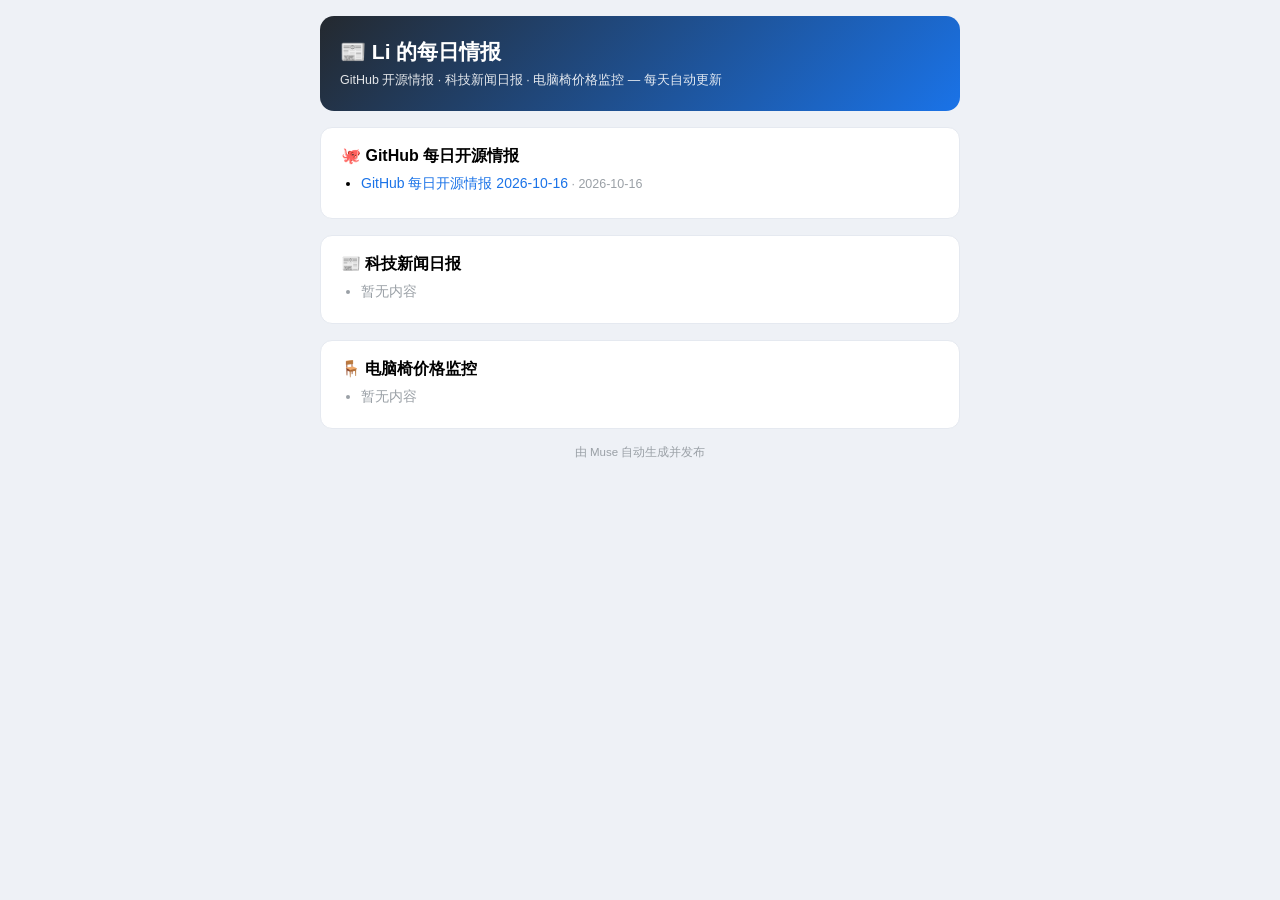
==== docs/index.html @ 86db3b12 "update index" ====
<!DOCTYPE html><html><head><meta charset="utf-8">
<meta name="viewport" content="width=device-width,initial-scale=1">
<title>Li 的每日情报</title></head>
<body style="font-family:-apple-system,'PingFang SC','Hiragino Sans GB','Microsoft YaHei','Noto Sans SC',sans-serif;margin:0;padding:16px 8px;background:#eef1f6;">
<div style="font-family:-apple-system,'PingFang SC','Hiragino Sans GB','Microsoft YaHei','Noto Sans SC',sans-serif;max-width:640px;margin:0 auto;">
<div style="background:#24292f;background:linear-gradient(135deg,#24292f 0%,#1a73e8 100%);border-radius:14px;padding:22px 20px;margin-bottom:16px;">
<div style="color:#ffffff;font-size:21px;font-weight:800;">📰 Li 的每日情报</div>
<div style="color:#ffffff;font-size:12.5px;opacity:0.88;margin-top:6px;">GitHub 开源情报 · 科技新闻日报 · 电脑椅价格监控 — 每天自动更新</div>
</div>
<div style="background:#ffffff;border:1px solid #e5e9f0;border-radius:12px;padding:18px 20px;margin:0 0 16px;"><div style="font-size:16px;font-weight:800;margin-bottom:8px;">🐙 GitHub 每日开源情报</div><ul style="margin:4px 0;padding-left:20px;font-size:14px;"><li style="margin:7px 0;"><a href="github/2026-10-16.html" style="color:#1a73e8;text-decoration:none;">GitHub 每日开源情报 2026-10-16</a><span style="color:#9aa0a6;font-size:12.5px;"> · 2026-10-16</span></li></ul></div><div style="background:#ffffff;border:1px solid #e5e9f0;border-radius:12px;padding:18px 20px;margin:0 0 16px;"><div style="font-size:16px;font-weight:800;margin-bottom:8px;">📰 科技新闻日报</div><ul style="margin:4px 0;padding-left:20px;font-size:14px;"><li style="color:#9aa0a6;">暂无内容</li></ul></div><div style="background:#ffffff;border:1px solid #e5e9f0;border-radius:12px;padding:18px 20px;margin:0 0 16px;"><div style="font-size:16px;font-weight:800;margin-bottom:8px;">🪑 电脑椅价格监控</div><ul style="margin:4px 0;padding-left:20px;font-size:14px;"><li style="color:#9aa0a6;">暂无内容</li></ul></div>
<div style="text-align:center;font-size:11.5px;color:#9aa0a6;margin-top:14px;">由 Muse 自动生成并发布</div>
</div></body></html>
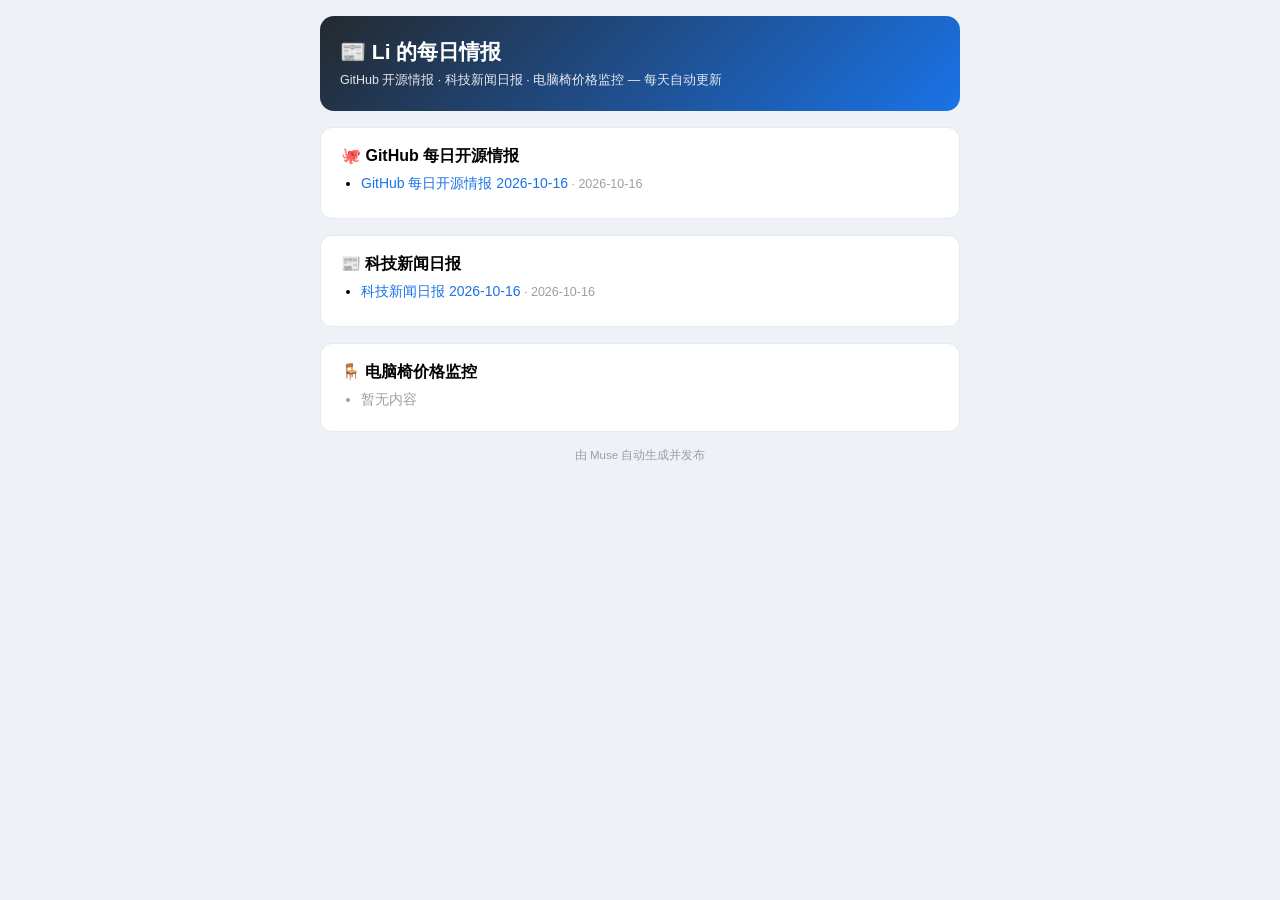
==== commit b3e0f13e: "update index" ====
--- a/docs/index.html
+++ b/docs/index.html
@@ -7,6 +7,6 @@
 <div style="color:#ffffff;font-size:21px;font-weight:800;">📰 Li 的每日情报</div>
 <div style="color:#ffffff;font-size:12.5px;opacity:0.88;margin-top:6px;">GitHub 开源情报 · 科技新闻日报 · 电脑椅价格监控 — 每天自动更新</div>
 </div>
-<div style="background:#ffffff;border:1px solid #e5e9f0;border-radius:12px;padding:18px 20px;margin:0 0 16px;"><div style="font-size:16px;font-weight:800;margin-bottom:8px;">🐙 GitHub 每日开源情报</div><ul style="margin:4px 0;padding-left:20px;font-size:14px;"><li style="margin:7px 0;"><a href="github/2026-10-16.html" style="color:#1a73e8;text-decoration:none;">GitHub 每日开源情报 2026-10-16</a><span style="color:#9aa0a6;font-size:12.5px;"> · 2026-10-16</span></li></ul></div><div style="background:#ffffff;border:1px solid #e5e9f0;border-radius:12px;padding:18px 20px;margin:0 0 16px;"><div style="font-size:16px;font-weight:800;margin-bottom:8px;">📰 科技新闻日报</div><ul style="margin:4px 0;padding-left:20px;font-size:14px;"><li style="color:#9aa0a6;">暂无内容</li></ul></div><div style="background:#ffffff;border:1px solid #e5e9f0;border-radius:12px;padding:18px 20px;margin:0 0 16px;"><div style="font-size:16px;font-weight:800;margin-bottom:8px;">🪑 电脑椅价格监控</div><ul style="margin:4px 0;padding-left:20px;font-size:14px;"><li style="color:#9aa0a6;">暂无内容</li></ul></div>
+<div style="background:#ffffff;border:1px solid #e5e9f0;border-radius:12px;padding:18px 20px;margin:0 0 16px;"><div style="font-size:16px;font-weight:800;margin-bottom:8px;">🐙 GitHub 每日开源情报</div><ul style="margin:4px 0;padding-left:20px;font-size:14px;"><li style="margin:7px 0;"><a href="github/2026-10-16.html" style="color:#1a73e8;text-decoration:none;">GitHub 每日开源情报 2026-10-16</a><span style="color:#9aa0a6;font-size:12.5px;"> · 2026-10-16</span></li></ul></div><div style="background:#ffffff;border:1px solid #e5e9f0;border-radius:12px;padding:18px 20px;margin:0 0 16px;"><div style="font-size:16px;font-weight:800;margin-bottom:8px;">📰 科技新闻日报</div><ul style="margin:4px 0;padding-left:20px;font-size:14px;"><li style="margin:7px 0;"><a href="tech-news/2026-10-16.html" style="color:#1a73e8;text-decoration:none;">科技新闻日报 2026-10-16</a><span style="color:#9aa0a6;font-size:12.5px;"> · 2026-10-16</span></li></ul></div><div style="background:#ffffff;border:1px solid #e5e9f0;border-radius:12px;padding:18px 20px;margin:0 0 16px;"><div style="font-size:16px;font-weight:800;margin-bottom:8px;">🪑 电脑椅价格监控</div><ul style="margin:4px 0;padding-left:20px;font-size:14px;"><li style="color:#9aa0a6;">暂无内容</li></ul></div>
 <div style="text-align:center;font-size:11.5px;color:#9aa0a6;margin-top:14px;">由 Muse 自动生成并发布</div>
 </div></body></html>
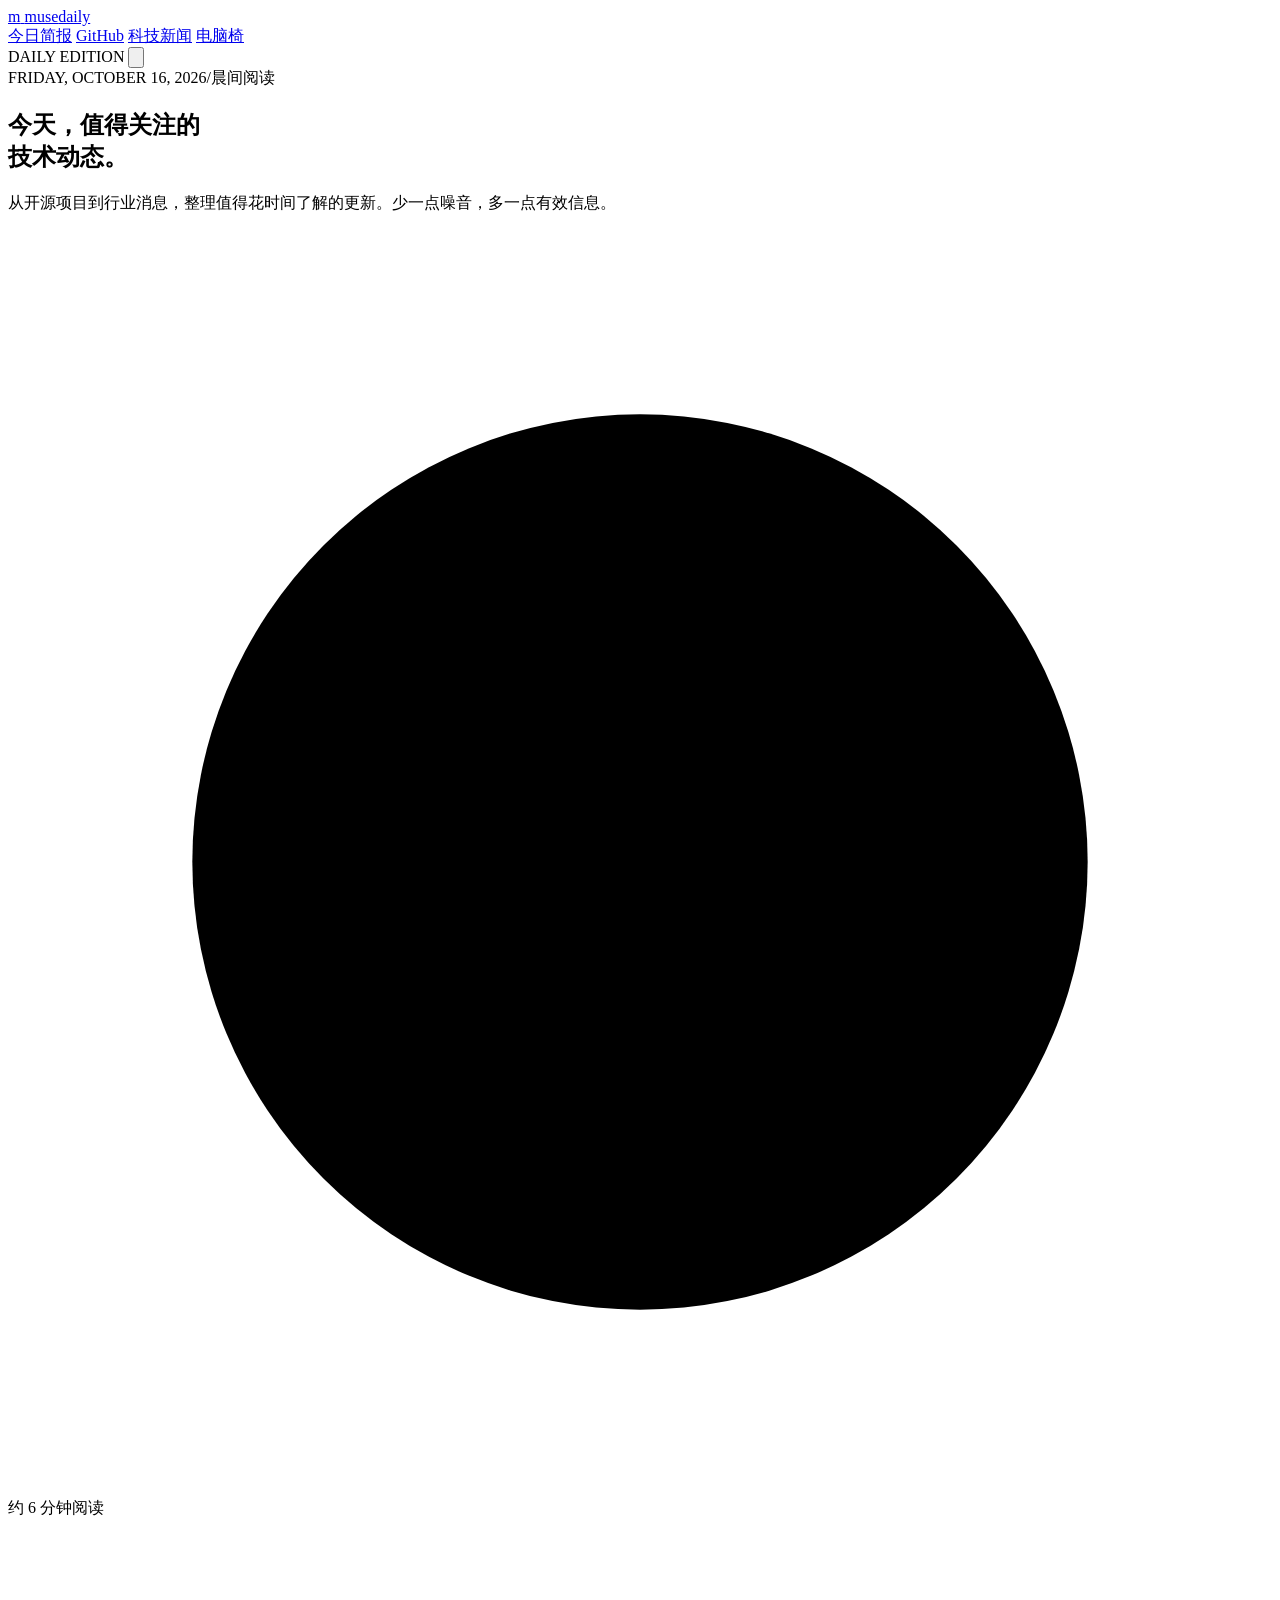
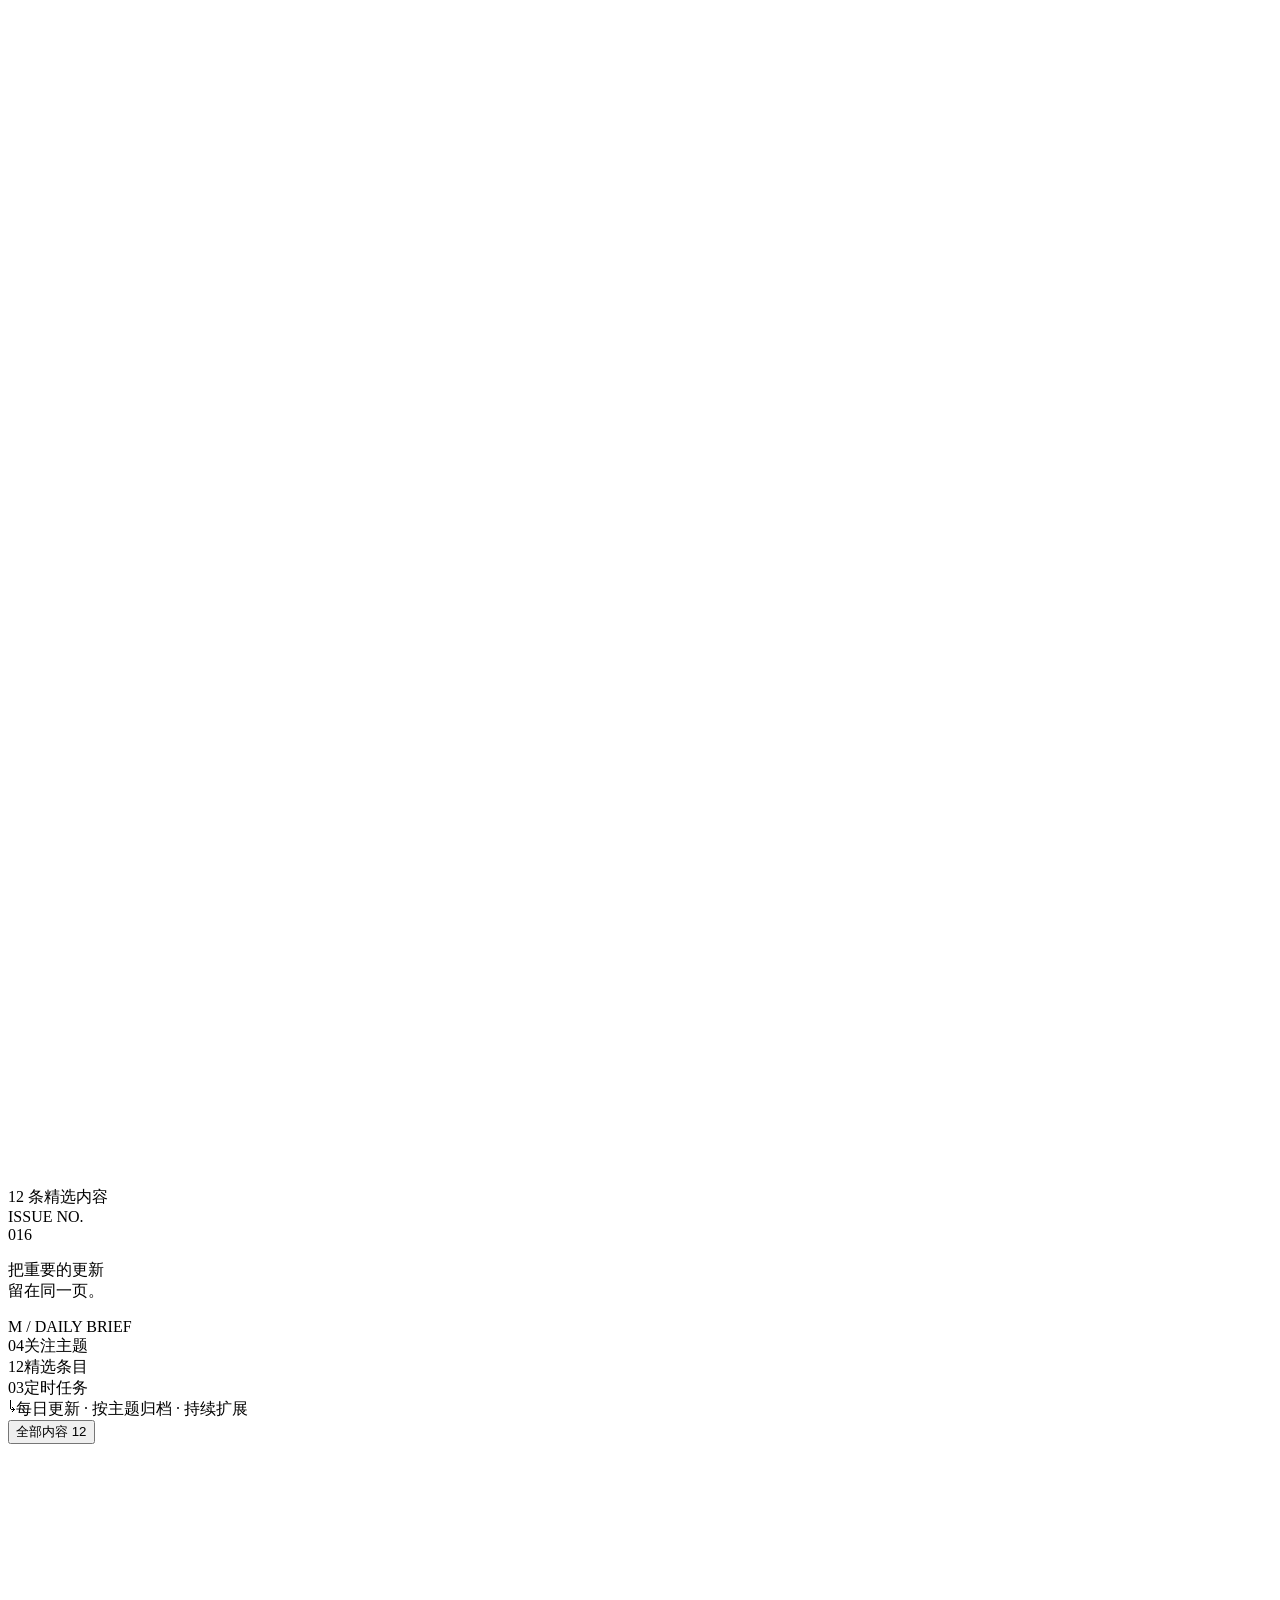
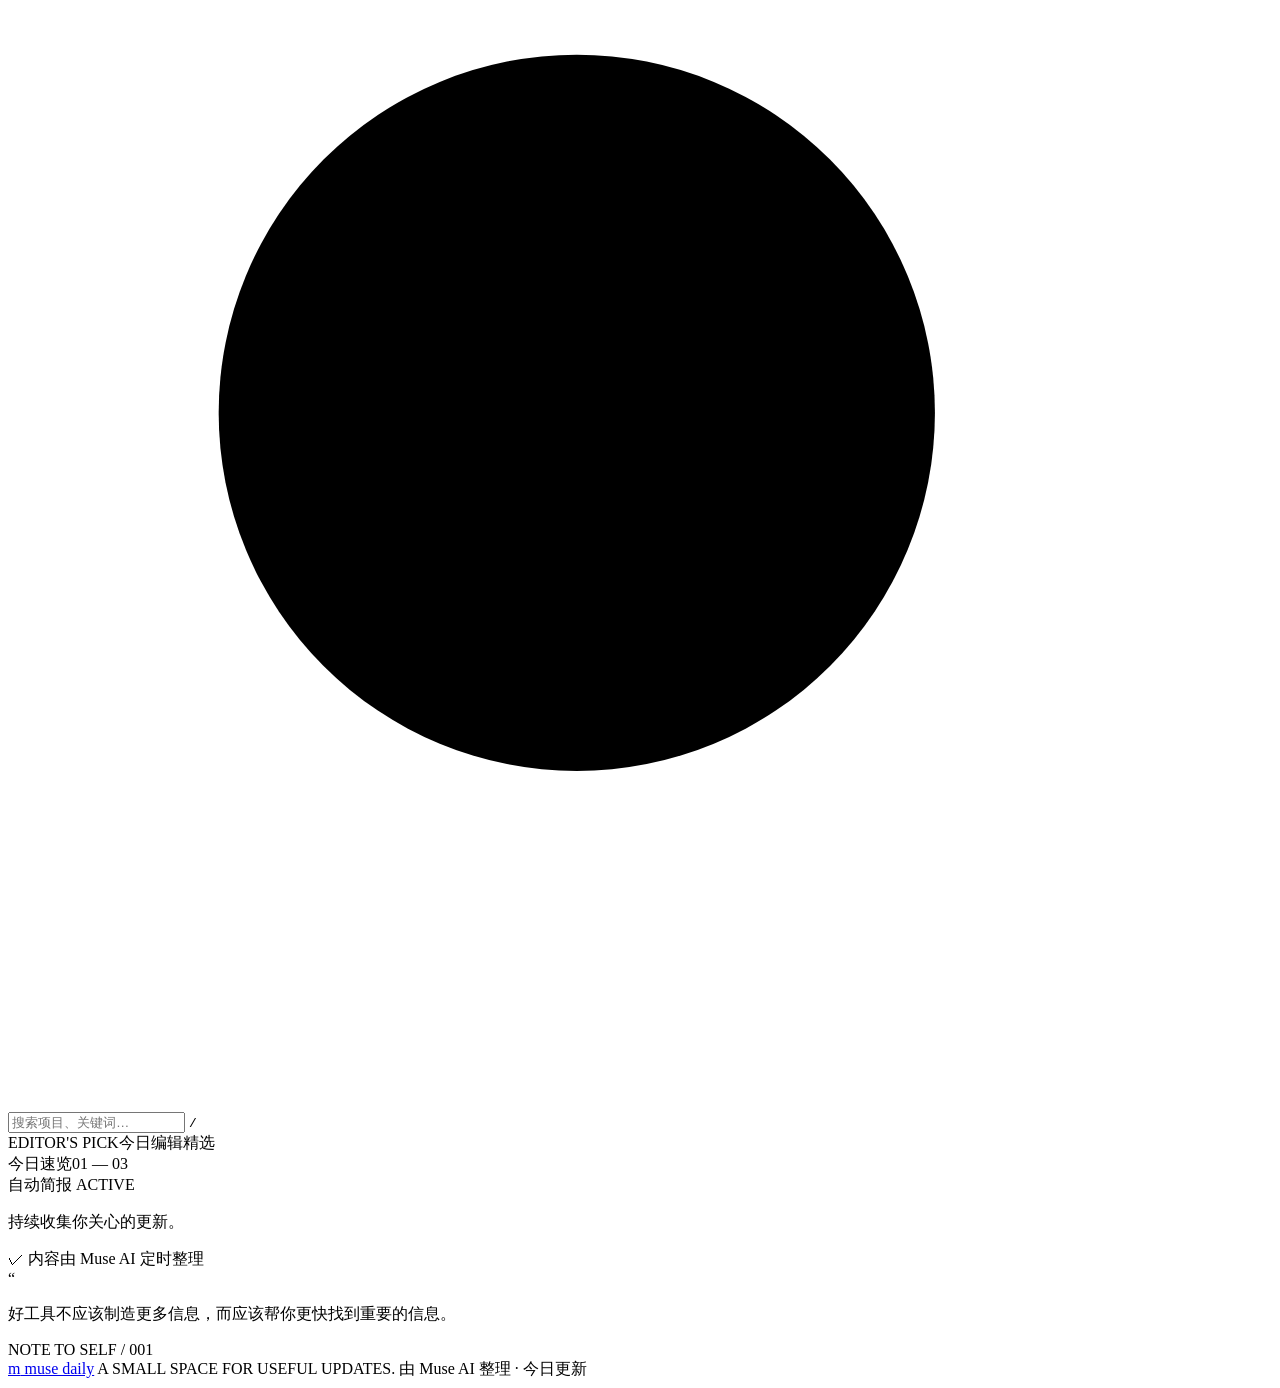
==== commit d7c629c4: "site template: docs/index.html" ====
--- a/docs/index.html
+++ b/docs/index.html
@@ -1,12 +1,116 @@
-<!DOCTYPE html><html><head><meta charset="utf-8">
-<meta name="viewport" content="width=device-width,initial-scale=1">
-<title>Li 的每日情报</title></head>
-<body style="font-family:-apple-system,'PingFang SC','Hiragino Sans GB','Microsoft YaHei','Noto Sans SC',sans-serif;margin:0;padding:16px 8px;background:#eef1f6;">
-<div style="font-family:-apple-system,'PingFang SC','Hiragino Sans GB','Microsoft YaHei','Noto Sans SC',sans-serif;max-width:640px;margin:0 auto;">
-<div style="background:#24292f;background:linear-gradient(135deg,#24292f 0%,#1a73e8 100%);border-radius:14px;padding:22px 20px;margin-bottom:16px;">
-<div style="color:#ffffff;font-size:21px;font-weight:800;">📰 Li 的每日情报</div>
-<div style="color:#ffffff;font-size:12.5px;opacity:0.88;margin-top:6px;">GitHub 开源情报 · 科技新闻日报 · 电脑椅价格监控 — 每天自动更新</div>
-</div>
-<div style="background:#ffffff;border:1px solid #e5e9f0;border-radius:12px;padding:18px 20px;margin:0 0 16px;"><div style="font-size:16px;font-weight:800;margin-bottom:8px;">🐙 GitHub 每日开源情报</div><ul style="margin:4px 0;padding-left:20px;font-size:14px;"><li style="margin:7px 0;"><a href="github/2026-10-16.html" style="color:#1a73e8;text-decoration:none;">GitHub 每日开源情报 2026-10-16</a><span style="color:#9aa0a6;font-size:12.5px;"> · 2026-10-16</span></li></ul></div><div style="background:#ffffff;border:1px solid #e5e9f0;border-radius:12px;padding:18px 20px;margin:0 0 16px;"><div style="font-size:16px;font-weight:800;margin-bottom:8px;">📰 科技新闻日报</div><ul style="margin:4px 0;padding-left:20px;font-size:14px;"><li style="margin:7px 0;"><a href="tech-news/2026-10-16.html" style="color:#1a73e8;text-decoration:none;">科技新闻日报 2026-10-16</a><span style="color:#9aa0a6;font-size:12.5px;"> · 2026-10-16</span></li></ul></div><div style="background:#ffffff;border:1px solid #e5e9f0;border-radius:12px;padding:18px 20px;margin:0 0 16px;"><div style="font-size:16px;font-weight:800;margin-bottom:8px;">🪑 电脑椅价格监控</div><ul style="margin:4px 0;padding-left:20px;font-size:14px;"><li style="color:#9aa0a6;">暂无内容</li></ul></div>
-<div style="text-align:center;font-size:11.5px;color:#9aa0a6;margin-top:14px;">由 Muse 自动生成并发布</div>
-</div></body></html>+<!doctype html>
+<html lang="zh-CN">
+<head>
+  <meta charset="utf-8" />
+  <meta name="viewport" content="width=device-width, initial-scale=1" />
+  <meta name="theme-color" content="#f6f7f3" />
+  <meta name="description" content="Muse Daily — 每天值得读的开源项目、科技新闻与工具动态。" />
+  <title>Muse Daily — 每日技术简报</title>
+  <link rel="stylesheet" href="./styles.css" />
+</head>
+<body>
+  <div class="site-shell">
+    <header class="topbar">
+      <a class="brand" href="#top" aria-label="Muse Daily 首页">
+        <span class="brand-mark" aria-hidden="true">m</span>
+        <span class="brand-name">muse<span>daily</span></span>
+      </a>
+      <nav class="top-nav" aria-label="主导航">
+        <a class="nav-link is-active" href="#today">今日简报</a>
+        <a class="nav-link" href="#github-hot">GitHub</a>
+        <a class="nav-link" href="#tech-ai">科技新闻</a>
+        <a class="nav-link" href="#chair">电脑椅</a>
+      </nav>
+      <div class="topbar-right">
+        <span class="edition-dot" aria-hidden="true"></span>
+        <span class="edition-label">DAILY EDITION</span>
+        <select id="archiveSelect" class="archive-select" aria-label="查看历史日报" title="查看历史日报" hidden></select>
+        <button class="icon-button" id="refreshButton" type="button" aria-label="重新载入日报" title="重新载入日报">
+          <svg viewBox="0 0 24 24" aria-hidden="true"><path d="M20 7v5h-5M4.8 9A7.5 7.5 0 0 1 18 6.5L20 12M4 17v-5h5M19.2 15A7.5 7.5 0 0 1 6 17.5L4 12"/></svg>
+        </button>
+      </div>
+    </header>
+
+    <main id="top">
+      <section class="hero" id="today">
+        <div class="hero-copy">
+          <div class="eyebrow"><span class="eyebrow-line"></span><span id="editionDate">FRIDAY, OCTOBER 16, 2026</span><span class="eyebrow-separator">/</span><span>晨间阅读</span></div>
+          <h1>今天，值得关注的<br class="desktop-break" />技术动态<span class="title-period">。</span></h1>
+          <p class="hero-description" id="dailyIntro">从开源项目到行业消息，整理值得花时间了解的更新。少一点噪音，多一点有效信息。</p>
+          <div class="hero-meta">
+            <span class="meta-item"><svg viewBox="0 0 24 24" aria-hidden="true"><circle cx="12" cy="12" r="8.5"/><path d="M12 7v5l3 2"/></svg><span id="readTime">约 6 分钟阅读</span></span>
+            <span class="meta-divider"></span>
+            <span class="meta-item"><svg viewBox="0 0 24 24" aria-hidden="true"><path d="M4 5.5h16M4 12h16M4 18.5h10"/></svg><span id="itemCount">12 条精选内容</span></span>
+          </div>
+        </div>
+        <div class="hero-aside" aria-label="本期信息">
+          <div class="issue-caption">ISSUE NO.</div>
+          <div class="issue-number" id="issueNumber">016</div>
+          <div class="issue-rule"></div>
+          <p>把重要的更新<br />留在同一页。</p>
+          <span class="issue-stamp">M / DAILY BRIEF</span>
+        </div>
+      </section>
+
+      <section class="metrics" aria-label="今日内容概览">
+        <div class="metric-cell"><span class="metric-number" id="metricTopics">04</span><span class="metric-label">关注主题</span></div>
+        <div class="metric-cell"><span class="metric-number" id="metricEntries">12</span><span class="metric-label">精选条目</span></div>
+        <div class="metric-cell"><span class="metric-number" id="metricTasks">03</span><span class="metric-label">定时任务</span></div>
+        <div class="metric-note"><span class="note-mark">↳</span><span id="metricNoteText">每日更新 · 按主题归档 · 持续扩展</span></div>
+      </section>
+
+      <section class="toolbar" aria-label="筛选日报">
+        <div class="filter-tabs" id="filterTabs" role="group" aria-label="按主题筛选">
+          <button class="filter-tab is-selected" data-filter="all" type="button">全部内容 <span class="tab-count" id="allCount">12</span></button>
+        </div>
+        <label class="search-box">
+          <svg viewBox="0 0 24 24" aria-hidden="true"><circle cx="10.8" cy="10.8" r="6.8"/><path d="m16 16 4.2 4.2"/></svg>
+          <input id="searchInput" type="search" placeholder="搜索项目、关键词…" autocomplete="off" aria-label="搜索项目和关键词" />
+          <kbd>/</kbd>
+        </label>
+      </section>
+
+      <div class="content-grid">
+        <div class="feed-column" id="feedColumn">
+          <section class="featured-section" id="featuredSection">
+            <div class="section-topline"><span class="section-kicker">EDITOR'S PICK</span><span class="section-side-note">今日编辑精选</span></div>
+            <article class="featured-card" id="featuredCard"></article>
+          </section>
+          <div id="sectionsContainer"></div>
+          <div class="empty-state" id="emptyState" hidden>
+            <div class="empty-symbol">⌕</div>
+            <h3>没有找到匹配内容</h3>
+            <p>换个关键词，或切换到其他主题试试。</p>
+            <button type="button" class="text-button" id="clearSearch">清除筛选 ↗</button>
+          </div>
+        </div>
+
+        <aside class="sidebar">
+          <section class="side-panel digest-panel">
+            <div class="side-heading"><span>今日速览</span><span class="side-heading-mark">01 — 03</span></div>
+            <div class="digest-list" id="digestList"></div>
+          </section>
+          <section class="side-panel schedule-panel">
+            <div class="side-heading"><span>自动简报</span><span class="live-label"><span></span> ACTIVE</span></div>
+            <p class="side-description">持续收集你关心的更新。</p>
+            <div id="taskList" class="task-list"></div>
+            <div class="side-footnote"><span class="tiny-check">✓</span> 内容由 Muse AI 定时整理</div>
+          </section>
+          <section class="quote-panel">
+            <div class="quote-mark">“</div>
+            <p>好工具不应该制造更多信息，而应该帮你更快找到重要的信息。</p>
+            <span>NOTE TO SELF / 001</span>
+          </section>
+        </aside>
+      </div>
+    </main>
+
+    <footer class="footer">
+      <a class="footer-brand" href="#top"><span class="footer-brand-mark">m</span> muse daily</a>
+      <span class="footer-center">A SMALL SPACE FOR USEFUL UPDATES.</span>
+      <span class="footer-right">由 Muse AI 整理 <span class="footer-dot">·</span> <span id="updatedAt">今日更新</span></span>
+    </footer>
+  </div>
+  <script src="./app.js"></script>
+</body>
+</html>
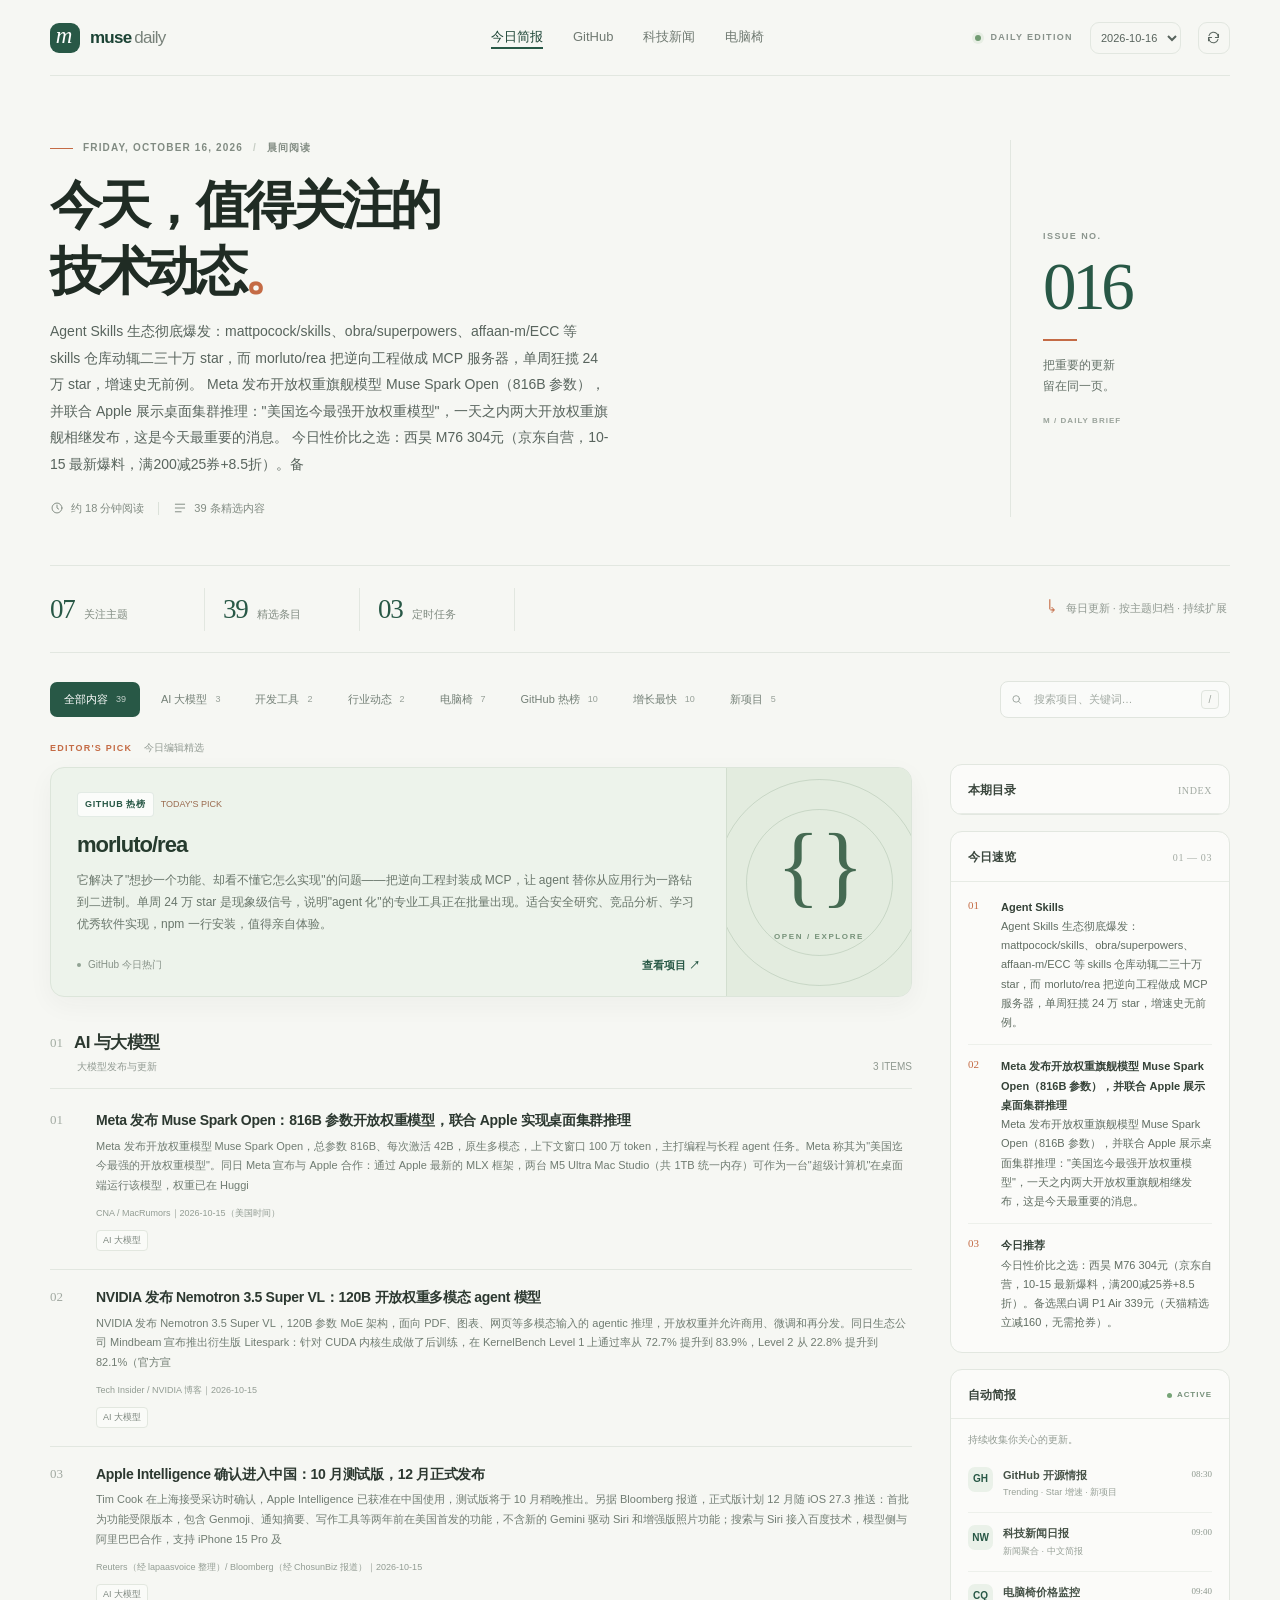
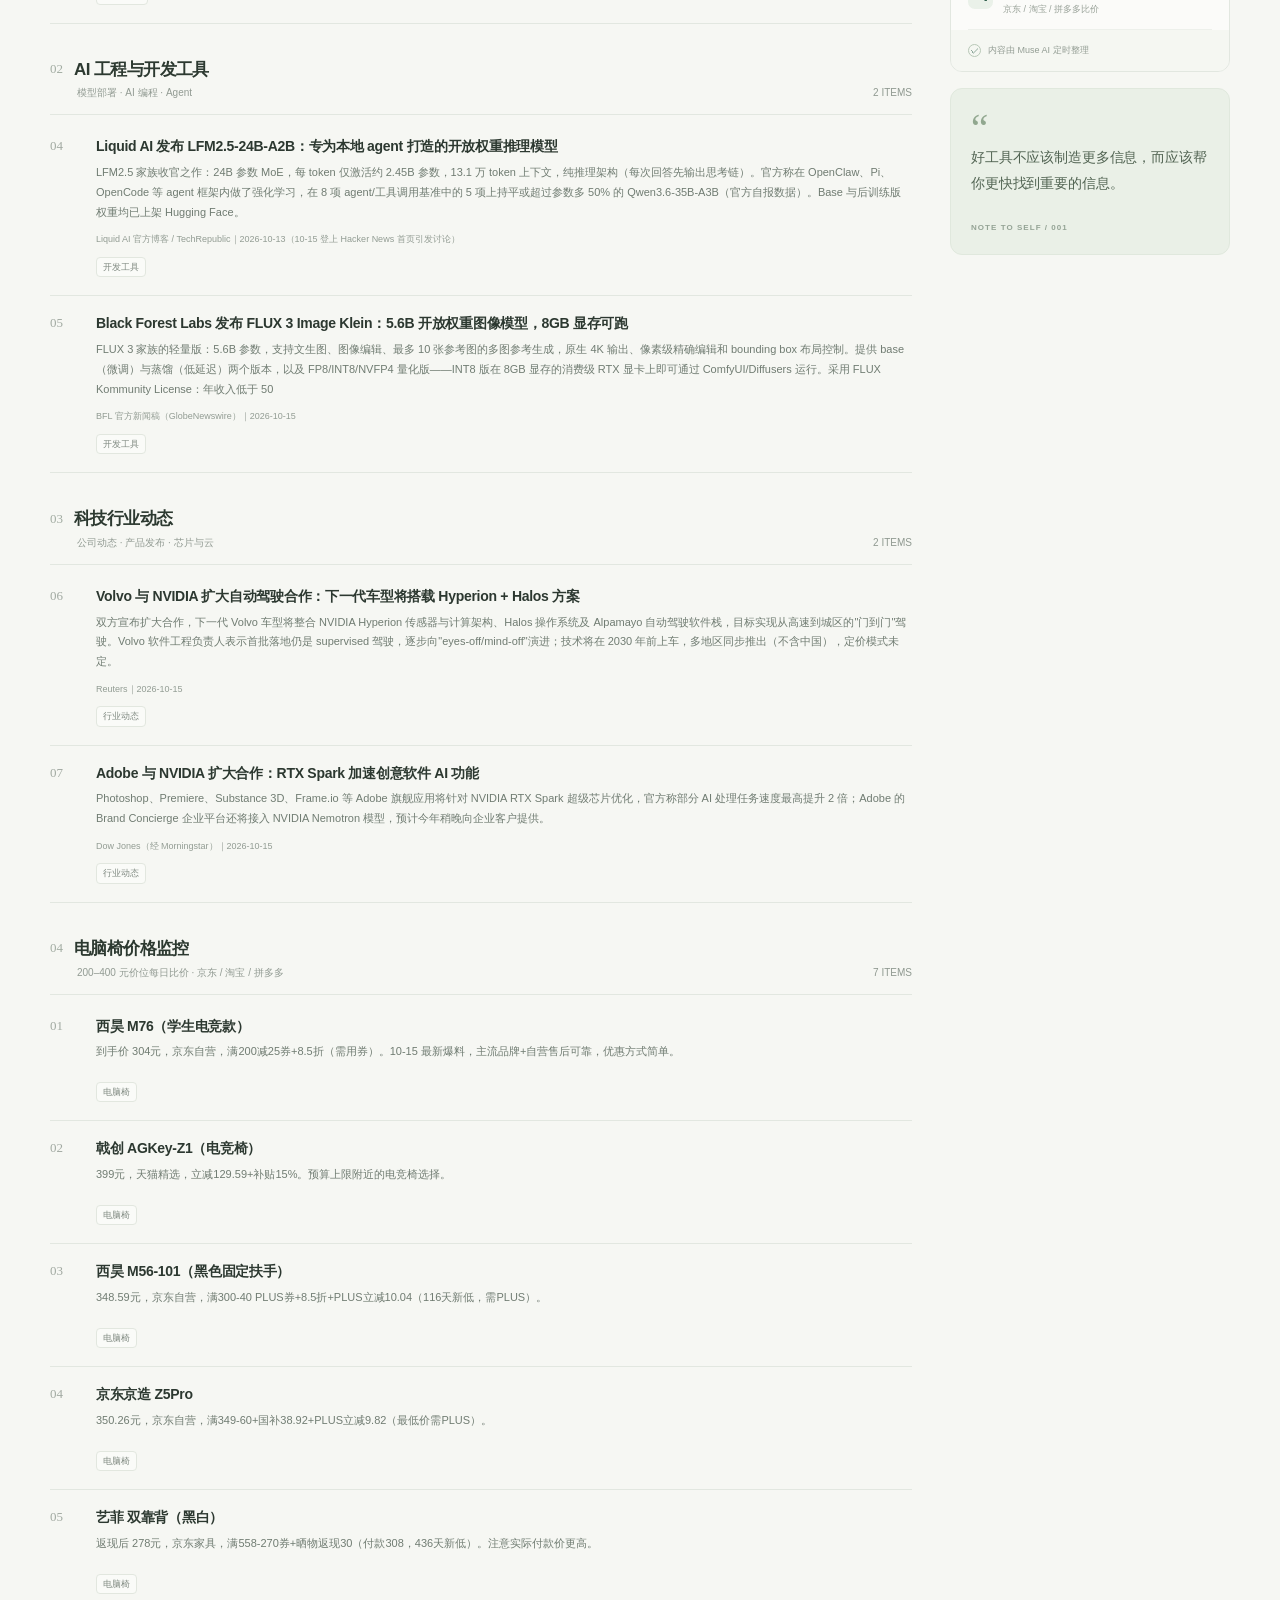
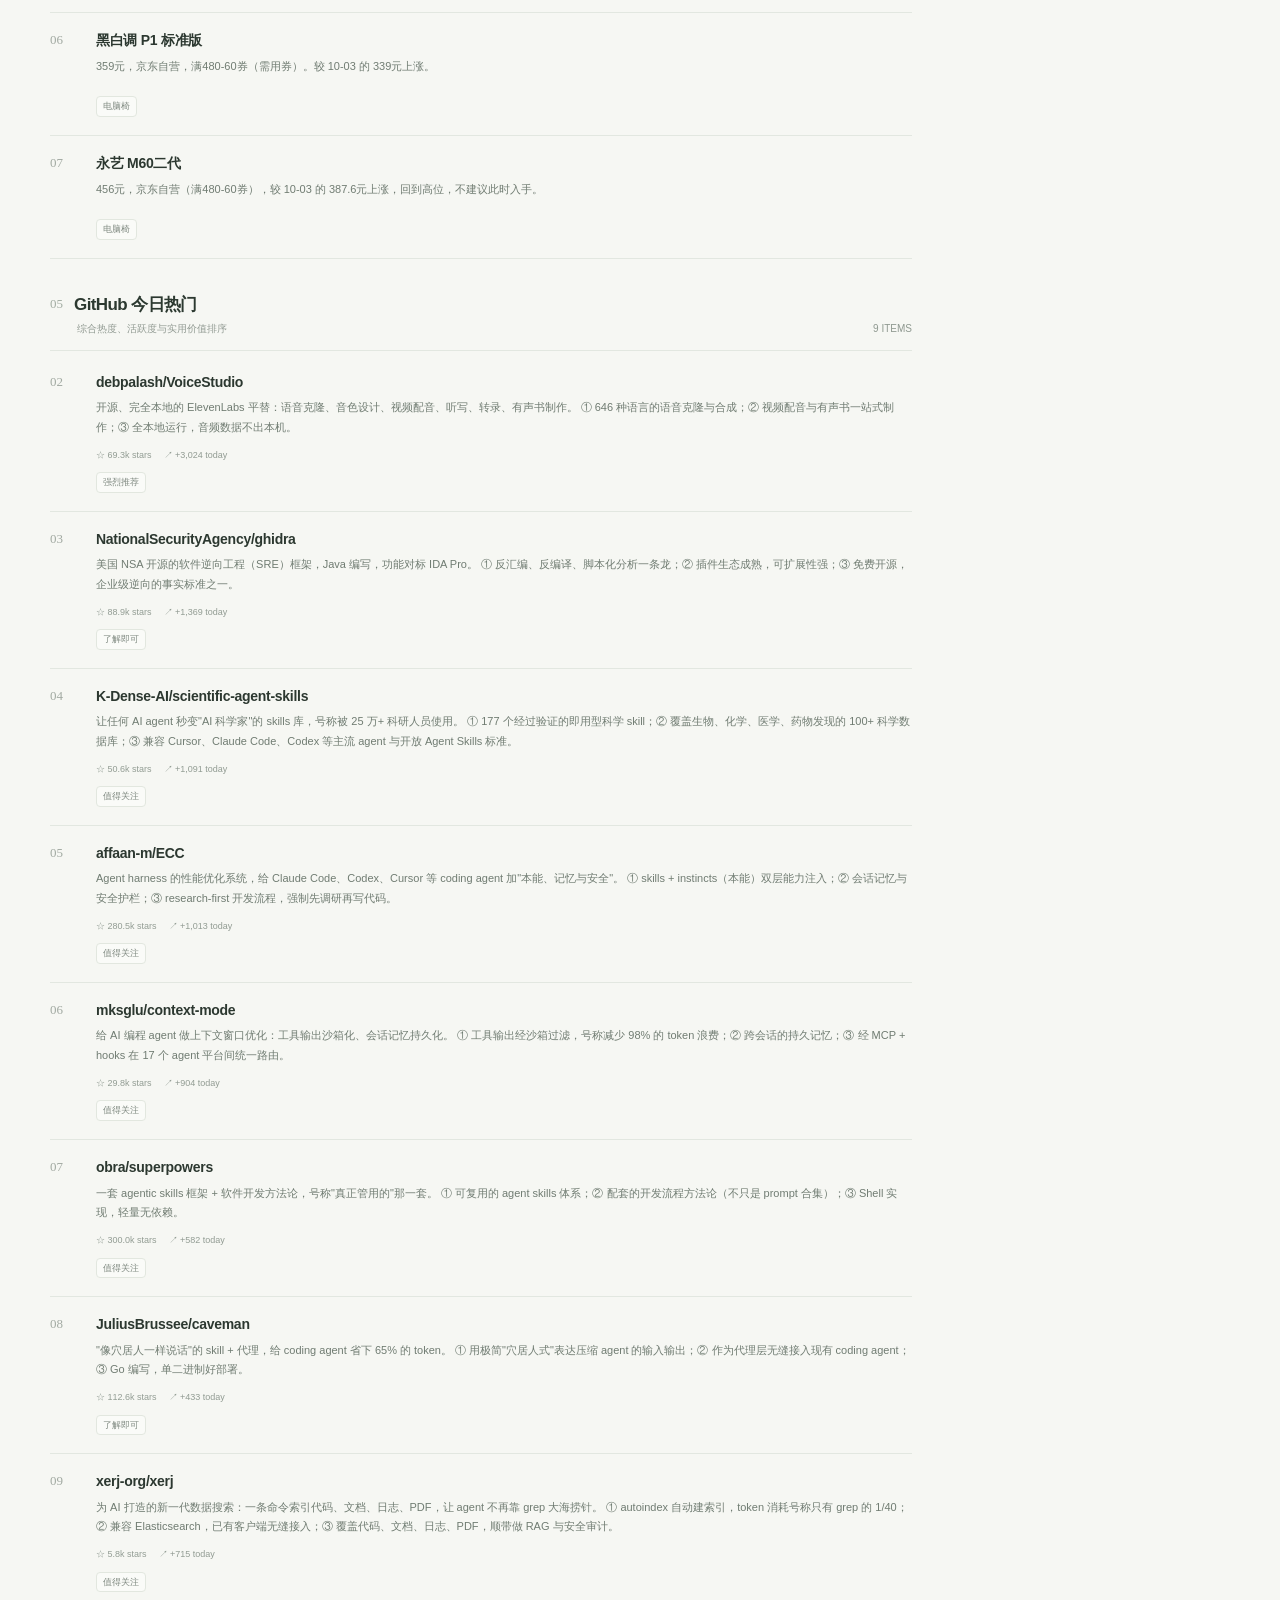
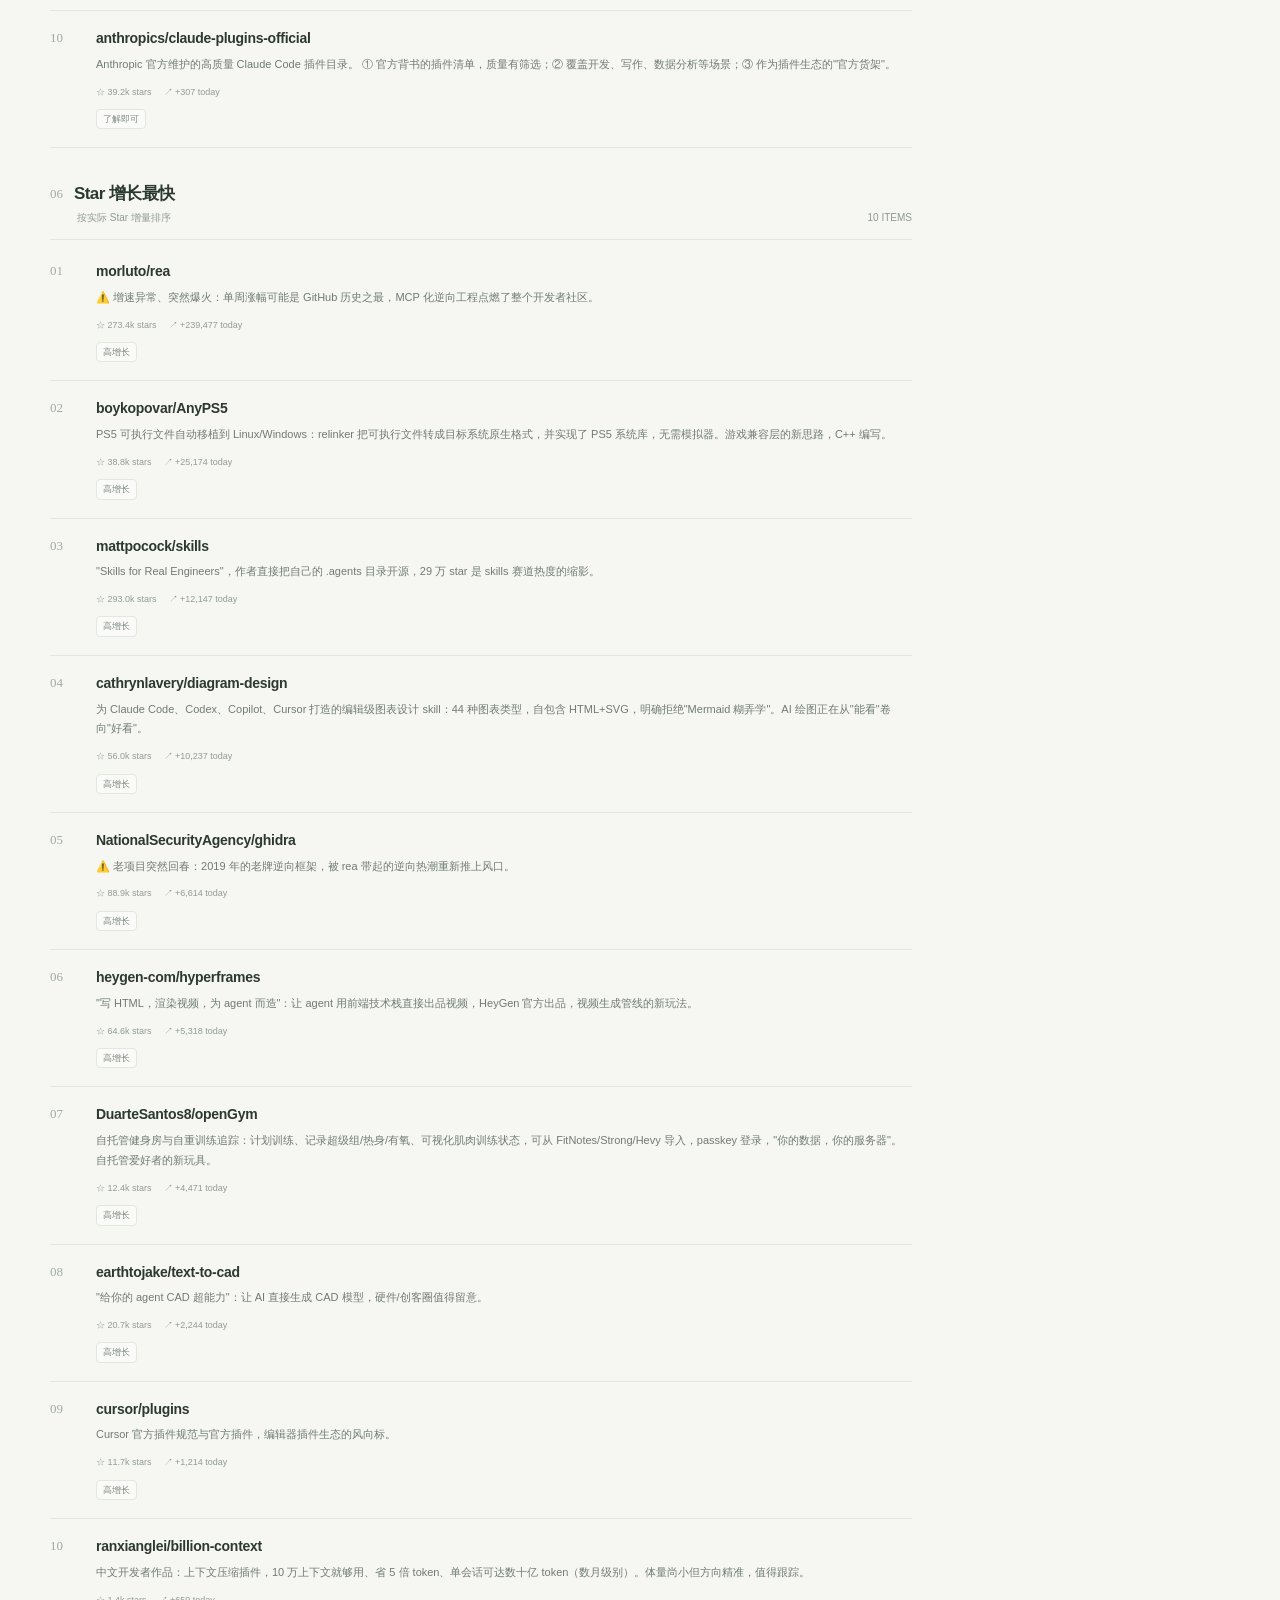
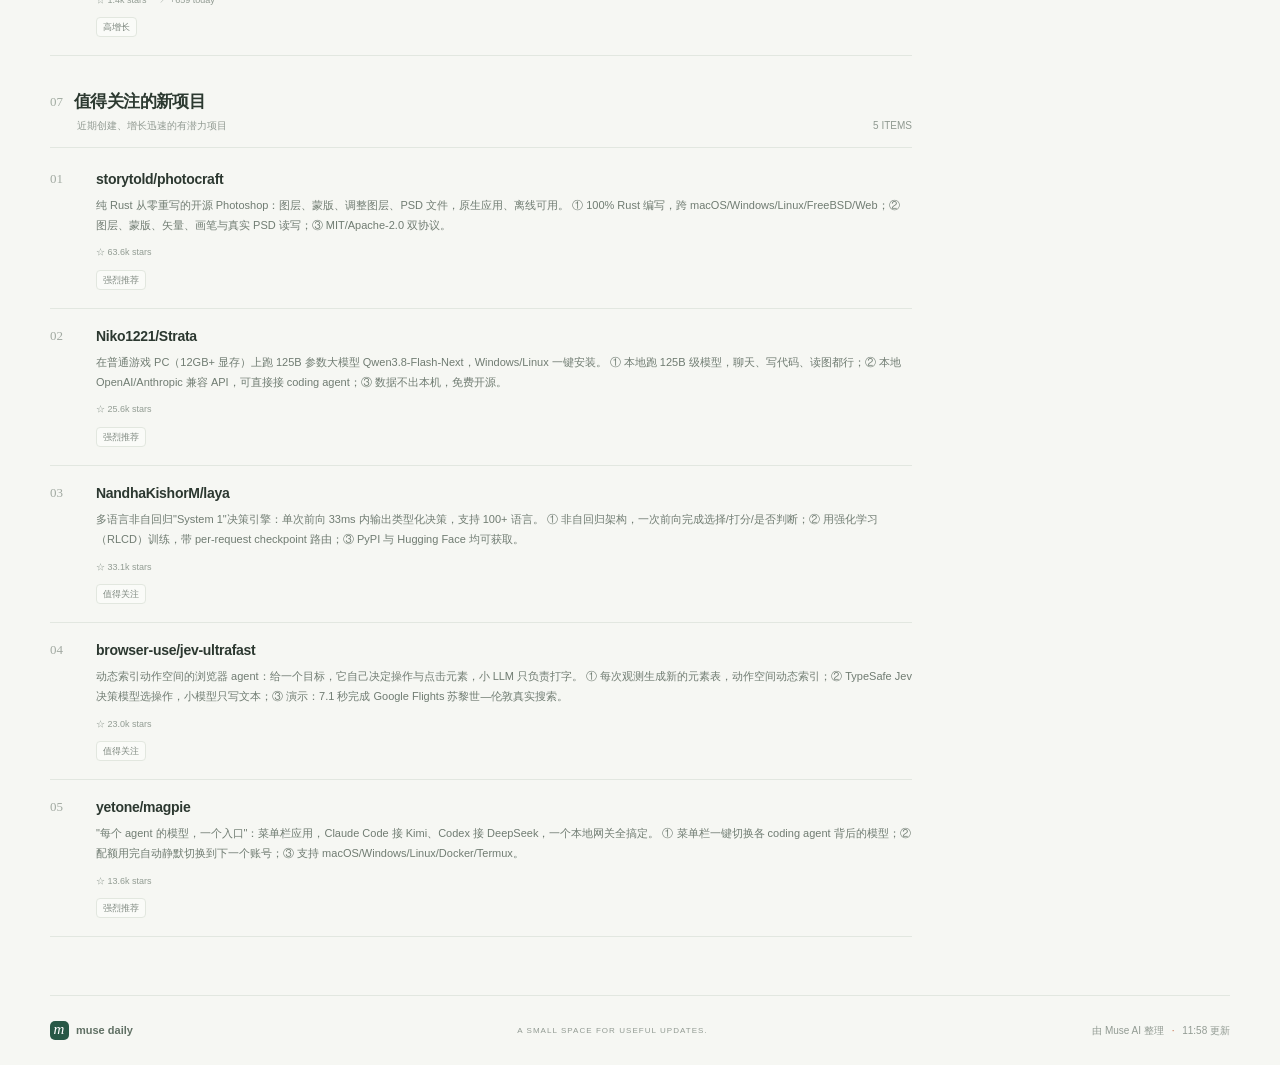
==== commit 6cee2855: "site style refinements: docs/index.html" ====
--- a/docs/index.html
+++ b/docs/index.html
@@ -86,6 +86,10 @@
         </div>
 
         <aside class="sidebar">
+          <section class="side-panel toc-panel">
+            <div class="side-heading"><span>本期目录</span><span class="side-heading-mark">INDEX</span></div>
+            <nav id="tocList" class="toc-list" aria-label="本期目录"></nav>
+          </section>
           <section class="side-panel digest-panel">
             <div class="side-heading"><span>今日速览</span><span class="side-heading-mark">01 — 03</span></div>
             <div class="digest-list" id="digestList"></div>
--- a/docs/styles.css
+++ b/docs/styles.css
@@ -0,0 +1,214 @@
+:root {
+  --paper: #f6f7f3;
+  --surface: #ffffff;
+  --surface-soft: #f0f3ee;
+  --ink: #202a25;
+  --ink-soft: #58645d;
+  --muted: #87918a;
+  --line: #e2e7e0;
+  --green: #285846;
+  --green-dark: #1b4334;
+  --green-pale: #eaf1e9;
+  --orange: #c46b45;
+  --shadow: 0 8px 26px rgba(35, 55, 42, .045);
+  --radius: 14px;
+}
+* { box-sizing: border-box; }
+html { scroll-behavior: smooth; scroll-padding-top: 24px; }
+body { margin: 0; background: var(--paper); color: var(--ink); font-family: Inter, -apple-system, BlinkMacSystemFont, "Segoe UI", "PingFang SC", "Hiragino Sans GB", "Microsoft YaHei", sans-serif; font-size: 14px; line-height: 1.6; -webkit-font-smoothing: antialiased; }
+a { color: inherit; text-decoration: none; }
+button, input { font: inherit; }
+button { cursor: pointer; }
+.site-shell { width: min(1180px, calc(100% - 64px)); margin: 0 auto; }
+.topbar { height: 76px; display: flex; align-items: center; justify-content: space-between; border-bottom: 1px solid var(--line); }
+.brand { display: inline-flex; align-items: center; gap: 10px; min-width: 230px; }
+.brand-mark { width: 30px; height: 30px; border-radius: 9px; display: grid; place-items: center; background: var(--green); color: #fff; font-family: Georgia, serif; font-size: 23px; font-style: italic; line-height: 1; padding: 0 2px 4px 0; }
+.brand-name { letter-spacing: -.045em; font-size: 17px; font-weight: 700; color: var(--green-dark); }
+.brand-name span { font-weight: 400; color: #78827a; margin-left: 3px; }
+.top-nav { display: flex; align-items: center; align-self: stretch; gap: 30px; }
+.nav-link { display: inline-flex; align-items: center; position: relative; color: #707a72; font-size: 13px; transition: color .18s; }
+.nav-link:hover, .nav-link.is-active { color: var(--green-dark); }
+.nav-link.is-active::after { content: ""; height: 2px; background: var(--green); position: absolute; bottom: -1px; left: 0; right: 0; }
+.topbar-right { min-width: 230px; display: flex; justify-content: flex-end; align-items: center; gap: 9px; color: var(--muted); }
+.edition-dot { width: 6px; height: 6px; border-radius: 50%; background: #719b72; box-shadow: 0 0 0 3px #e7eee4; }
+.edition-label { font-size: 9px; letter-spacing: .15em; font-weight: 700; }
+.icon-button { margin-left: 8px; display: grid; place-items: center; width: 32px; height: 32px; background: transparent; border: 1px solid var(--line); border-radius: 9px; color: var(--ink-soft); transition: background .2s, border .2s; }
+.icon-button:hover { background: white; border-color: #cdd7cd; }
+.archive-select { height: 32px; border: 1px solid var(--line); border-radius: 9px; background: transparent; color: var(--ink-soft); font-size: 11px; padding: 0 6px; max-width: 118px; margin-left: 8px; }
+.archive-select:hover { background: #fff; border-color: #cdd7cd; }
+.icon-button svg, .meta-item svg, .search-box svg { width: 15px; height: 15px; stroke: currentColor; fill: none; stroke-width: 1.65; stroke-linecap: round; stroke-linejoin: round; }
+.hero { display: grid; grid-template-columns: minmax(0, 1fr) 220px; gap: 50px; padding: 64px 0 48px; align-items: center; }
+.eyebrow { display: flex; align-items: center; gap: 10px; color: #818b82; text-transform: uppercase; letter-spacing: .115em; font-size: 10px; font-weight: 650; }
+.eyebrow-line { width: 23px; height: 1px; background: var(--orange); }
+.eyebrow-separator { color: #c6cdc4; }
+h1 { margin: 17px 0 14px; font-size: clamp(36px, 4.1vw, 52px); letter-spacing: -.065em; line-height: 1.26; font-weight: 650; color: #202c24; }
+.title-period { color: var(--orange); }
+.hero-description { max-width: 560px; margin: 0; font-size: 14px; color: var(--ink-soft); line-height: 1.9; }
+.hero-meta { display: flex; align-items: center; gap: 14px; margin-top: 22px; color: #818b82; font-size: 11px; }
+.meta-item { display: inline-flex; align-items: center; gap: 7px; }
+.meta-item svg { width: 14px; height: 14px; }
+.meta-divider { width: 1px; height: 13px; background: #dbe1d9; }
+.hero-aside { min-height: 190px; align-self: stretch; display: flex; flex-direction: column; justify-content: center; border-left: 1px solid var(--line); padding-left: 32px; }
+.issue-caption { font-size: 9px; color: #8b958d; font-weight: 700; letter-spacing: .16em; }
+.issue-number { font-family: Georgia, "Times New Roman", serif; font-size: 67px; color: var(--green); letter-spacing: -.065em; line-height: 1.2; margin-top: 2px; }
+.issue-rule { width: 34px; height: 2px; background: var(--orange); margin: 13px 0 14px; }
+.hero-aside p { color: #647168; font-size: 12px; line-height: 1.7; margin: 0; }
+.issue-stamp { margin-top: 19px; font-size: 8px; font-weight: 700; color: #9aa39b; letter-spacing: .13em; }
+.metrics { border-top: 1px solid var(--line); border-bottom: 1px solid var(--line); display: grid; grid-template-columns: 155px 155px 155px minmax(0, 1fr); min-height: 88px; align-items: center; }
+.metric-cell { display: flex; align-items: baseline; gap: 10px; padding-left: 18px; border-right: 1px solid var(--line); }
+.metric-cell:first-child { padding-left: 0; }
+.metric-number { font-family: Georgia, "Times New Roman", serif; font-size: 27px; letter-spacing: -.05em; color: var(--green); }
+.metric-label { font-size: 11px; color: #808b81; }
+.metric-note { justify-self: end; display: flex; align-items: center; gap: 10px; font-size: 11px; color: #909991; padding-right: 3px; }
+.note-mark { color: var(--orange); font-size: 18px; }
+.toolbar { display: flex; justify-content: space-between; align-items: center; gap: 24px; padding: 28px 0 22px; }
+.filter-tabs { display: flex; align-items: center; flex-wrap: wrap; gap: 7px; }
+.filter-tab { display: inline-flex; align-items: center; gap: 8px; border: 1px solid transparent; padding: 8px 13px; border-radius: 7px; color: #748077; font-size: 11px; background: transparent; transition: all .16s; }
+.filter-tab:hover { color: var(--green-dark); background: #edf1eb; }
+.filter-tab.is-selected { background: var(--green); color: #fff; }
+.tab-count { font-size: 9px; opacity: .72; }
+.search-box { width: 230px; height: 37px; display: flex; gap: 9px; align-items: center; padding: 0 10px; border: 1px solid #e0e5de; background: rgba(255,255,255,.54); border-radius: 8px; color: #8b958d; }
+.search-box:focus-within { border-color: #a8bca9; background: #fff; box-shadow: 0 0 0 3px rgba(40,88,70,.06); }
+.search-box input { width: 100%; min-width: 0; border: 0; outline: 0; background: transparent; color: var(--ink); font-size: 11px; }
+.search-box input::placeholder { color: #a2aaa3; }
+.search-box kbd { display: grid; place-items: center; min-width: 18px; height: 19px; border: 1px solid #e0e5de; border-radius: 4px; color: #9ca49d; font-size: 10px; font-family: inherit; background: #f8f9f6; }
+.content-grid { display: grid; grid-template-columns: minmax(0, 1fr) 280px; gap: 38px; padding-bottom: 58px; }
+.feed-column { min-width: 0; }
+.section-topline { display: flex; align-items: center; gap: 12px; margin-bottom: 11px; }
+.section-kicker { color: var(--orange); letter-spacing: .14em; font-size: 9px; font-weight: 750; }
+.section-side-note { font-size: 10px; color: #929b93; }
+.featured-card { overflow: hidden; display: grid; grid-template-columns: minmax(0, 1fr) 185px; min-height: 230px; border: 1px solid #dce5da; border-radius: var(--radius); background: #edf3eb; box-shadow: var(--shadow); }
+.featured-content { padding: 24px 26px 22px; display: flex; flex-direction: column; align-items: flex-start; }
+.content-labels { display: flex; flex-wrap: wrap; align-items: center; gap: 7px; margin-bottom: 13px; }
+.type-label { font-size: 9px; letter-spacing: .07em; font-weight: 750; text-transform: uppercase; color: var(--green); background: rgba(255,255,255,.74); border: 1px solid rgba(59,104,76,.12); padding: 4px 7px; border-radius: 4px; }
+.rank-label { font-size: 9px; color: #9a6b4f; }
+.featured-title { font-size: 22px; letter-spacing: -.045em; line-height: 1.4; font-weight: 650; margin: 0 0 10px; color: #263b2e; }
+.featured-summary { font-size: 12px; line-height: 1.8; color: #69766b; margin: 0 0 17px; }
+.story-footer { display: flex; align-items: center; justify-content: space-between; gap: 12px; width: 100%; margin-top: auto; }
+.source-line { color: #879288; font-size: 10px; display: inline-flex; align-items: center; gap: 7px; }
+.source-dot { display: inline-block; width: 4px; height: 4px; border-radius: 50%; background: #90a293; }
+.story-link { font-size: 11px; color: var(--green); font-weight: 650; white-space: nowrap; }
+.story-link span { display: inline-block; transition: transform .15s; }
+.story-link:hover span { transform: translate(2px,-2px); }
+.featured-art { display: flex; flex-direction: column; align-items: center; justify-content: center; position: relative; border-left: 1px solid rgba(62,97,70,.1); overflow: hidden; background: #e3ecdf; color: #456a52; }
+.featured-art::before, .featured-art::after { content: ""; position: absolute; border: 1px solid rgba(58,99,66,.16); border-radius: 50%; width: 205px; height: 205px; }
+.featured-art::after { width: 145px; height: 145px; }
+.art-glyph { z-index: 1; font: 90px/1 Georgia, serif; letter-spacing: -.12em; margin-left: -8px; }
+.art-caption { z-index: 1; margin-top: 20px; font-size: 8px; font-weight: 750; letter-spacing: .2em; color: #77927a; }
+.content-section { margin-top: 34px; scroll-margin-top: 20px; }
+.content-section-heading { display: flex; align-items: end; justify-content: space-between; padding-bottom: 13px; border-bottom: 1px solid var(--line); margin-bottom: 4px; }
+.section-title-wrap { display: flex; align-items: center; gap: 11px; }
+.section-index { font-family: Georgia, serif; color: #a3ada3; font-size: 13px; }
+.content-section h2 { margin: 0; color: #2c3930; font-size: 17px; line-height: 1.4; letter-spacing: -.035em; font-weight: 650; }
+.section-description { margin: 4px 0 0 27px; color: #929b93; font-size: 10px; }
+.section-count { font-size: 10px; color: #8f9990; }
+.story-list { display: flex; flex-direction: column; }
+.story-card { display: grid; grid-template-columns: 37px minmax(0,1fr); gap: 9px; padding: 17px 0 18px; border-bottom: 1px solid var(--line); }
+.story-rank { padding-top: 2px; font: 13px Georgia, serif; color: #a2aaa2; }
+.story-main { min-width: 0; }
+.story-title { margin: 0 0 5px; font-size: 14px; line-height: 1.55; font-weight: 650; letter-spacing: -.02em; color: #2c3830; }
+.story-title a { text-decoration: underline; text-decoration-color: transparent; text-underline-offset: 3px; transition: text-decoration-color .15s; }
+.story-title a:hover { text-decoration-color: #8ca68e; }
+.story-summary { font-size: 11px; line-height: 1.8; color: #707c72; margin: 0 0 10px; }
+.story-meta { display: flex; align-items: center; flex-wrap: wrap; gap: 7px 12px; font-size: 9px; color: #929c93; }
+.meta-chip { display: inline-flex; align-items: center; gap: 5px; }
+.meta-chip.lang { color: #527a5a; }
+.meta-chip .mini-dot { height: 5px; width: 5px; border-radius: 50%; background: #90ad8f; }
+.topic-tags { display: flex; flex-wrap: wrap; gap: 5px; margin-top: 10px; }
+.topic-tag { border: 1px solid #e2e7df; background: rgba(255,255,255,.42); border-radius: 4px; padding: 2px 6px; color: #7f8980; font-size: 9px; }
+.sidebar { padding-top: 24px; min-width: 0; }
+.side-panel { border: 1px solid var(--line); border-radius: 12px; background: rgba(255,255,255,.48); margin-bottom: 16px; overflow: hidden; }
+.side-heading { display: flex; justify-content: space-between; align-items: center; padding: 16px 17px 13px; border-bottom: 1px solid #e7ebe5; font-size: 12px; font-weight: 700; color: #3a463d; }
+.side-heading-mark { font: 10px Georgia, serif; color: #a2aaa2; letter-spacing: .06em; }
+.digest-list { padding: 4px 17px 7px; }
+.digest-item { display: grid; grid-template-columns: 24px minmax(0,1fr); gap: 9px; padding: 12px 0; border-bottom: 1px solid #edf0eb; }
+.digest-item:last-child { border-bottom: 0; }
+.digest-num { padding-top: 1px; color: var(--orange); font: 11px Georgia, serif; }
+.digest-copy { margin: 0; font-size: 11px; line-height: 1.75; color: #606d62; }
+.digest-copy strong { color: #354238; font-weight: 650; }
+.schedule-panel { padding-bottom: 0; }
+.live-label { display: inline-flex; align-items: center; gap: 5px; font-size: 8px; letter-spacing: .12em; color: #77917b; font-weight: 750; }
+.live-label span { width: 5px; height: 5px; background: #76a477; border-radius: 50%; }
+.side-description { margin: 0; padding: 13px 17px 7px; font-size: 10px; color: #929c93; }
+.task-list { padding: 0 17px; }
+.task-item { padding: 12px 0; display: grid; grid-template-columns: 27px minmax(0,1fr) auto; gap: 8px; align-items: start; border-bottom: 1px solid #edf0eb; }
+.task-icon { display: grid; place-items: center; width: 25px; height: 25px; border-radius: 7px; background: var(--green-pale); color: var(--green); font-size: 10px; font-weight: 750; }
+.task-name { margin: 0 0 2px; font-size: 11px; color: #465247; font-weight: 650; }
+.task-detail { font-size: 9px; color: #98a198; line-height: 1.55; }
+.task-time { padding-top: 2px; font: 9px Georgia, serif; color: #8d988e; white-space: nowrap; }
+.side-footnote { display: flex; align-items: center; gap: 7px; padding: 13px 17px; color: #929c93; font-size: 9px; background: rgba(242,246,240,.7); }
+.tiny-check { display: grid; place-items: center; width: 13px; height: 13px; border: 1px solid #b8c8b7; border-radius: 50%; color: var(--green); font-size: 8px; }
+.quote-panel { position: relative; padding: 20px 20px 18px; border-radius: 12px; background: #eaf0e7; border: 1px solid #e0e8dd; }
+.quote-mark { font: 39px/1 Georgia, serif; color: #91a78f; height: 32px; }
+.quote-panel p { margin: 4px 0 16px; color: #526453; font: 14px/1.9 Georgia, "Songti SC", serif; letter-spacing: -.01em; }
+.quote-panel > span { color: #94a395; letter-spacing: .13em; font-size: 8px; font-weight: 750; }
+.empty-state { text-align: center; padding: 70px 24px; color: #7c887e; }
+.empty-symbol { font: 43px Georgia, serif; color: #9aac9a; }
+.empty-state h3 { margin: 8px 0; color: #354239; font-size: 15px; }
+.empty-state p { font-size: 11px; }
+.text-button { border: 0; background: transparent; color: var(--green); font-weight: 650; font-size: 11px; padding: 6px; }
+.footer { min-height: 70px; display: flex; align-items: center; justify-content: space-between; gap: 18px; border-top: 1px solid var(--line); color: #929b93; }
+.footer-brand { display: flex; align-items: center; gap: 7px; color: #607064; font-size: 11px; font-weight: 650; }
+.footer-brand-mark { display: grid; place-items: center; border-radius: 5px; background: var(--green); color: #fff; height: 19px; width: 19px; font: italic 15px Georgia, serif; padding: 0 1px 2px 0; }
+.footer-center { font-size: 8px; letter-spacing: .13em; }
+.footer-right { font-size: 10px; }
+.footer-dot { padding: 0 5px; color: var(--orange); }
+.toast { position: fixed; bottom: 22px; left: 50%; transform: translate(-50%, 12px); opacity: 0; pointer-events: none; padding: 10px 14px; background: #263d30; color: white; border-radius: 8px; box-shadow: var(--shadow); font-size: 11px; transition: .2s ease; z-index: 10; }
+.toast.show { opacity: 1; transform: translate(-50%, 0); }
+
+@media (max-width: 900px) {
+  .site-shell { width: min(100% - 40px, 760px); }
+  .brand, .topbar-right { min-width: 0; }
+  .top-nav { gap: 18px; }
+  .hero { gap: 24px; grid-template-columns: minmax(0,1fr) 155px; }
+  .hero-aside { padding-left: 22px; }
+  .issue-number { font-size: 57px; }
+  .metrics { grid-template-columns: repeat(3, 1fr); }
+  .metric-cell { padding-left: 12px; }
+  .metric-note { display: none; }
+  .content-grid { grid-template-columns: minmax(0,1fr) 250px; gap: 22px; }
+  .featured-card { grid-template-columns: minmax(0,1fr) 130px; }
+  .featured-title { font-size: 19px; }
+  .art-glyph { font-size: 70px; }
+}
+@media (max-width: 680px) {
+  .site-shell { width: calc(100% - 32px); }
+  .topbar { height: 64px; }
+  .brand-mark { width: 27px; height: 27px; }
+  .brand-name { font-size: 16px; }
+  .top-nav { display: none; }
+  .edition-label { display: none; }
+  .topbar-right { margin-left: auto; }
+  .hero { display: block; padding: 42px 0 32px; }
+  .eyebrow { font-size: 9px; letter-spacing: .08em; }
+  h1 { font-size: clamp(34px, 9vw, 45px); margin-top: 16px; }
+  .desktop-break { display: none; }
+  .hero-description { font-size: 13px; }
+  .hero-aside { display: none; }
+  .hero-meta { margin-top: 18px; }
+  .metrics { min-height: 76px; }
+  .metric-cell { display: flex; flex-direction: column; gap: 0; align-items: flex-start; padding-left: 11px; }
+  .metric-cell:first-child { padding-left: 0; }
+  .metric-number { font-size: 25px; line-height: 1.2; }
+  .metric-label { font-size: 10px; }
+  .toolbar { display: flex; flex-direction: column-reverse; align-items: stretch; gap: 14px; padding: 22px 0 18px; }
+  .search-box { width: 100%; }
+  .filter-tabs { gap: 5px; }
+  .filter-tab { padding: 7px 10px; }
+  .content-grid { display: flex; flex-direction: column; gap: 22px; padding-bottom: 38px; }
+  .sidebar { display: grid; grid-template-columns: 1fr; gap: 14px; padding-top: 0; }
+  .side-panel { margin-bottom: 0; }
+  .featured-card { grid-template-columns: minmax(0,1fr); }
+  .featured-content { padding: 22px 20px 19px; min-height: 225px; }
+  .featured-art { display: none; }
+  .featured-title { font-size: 20px; }
+  .featured-summary { font-size: 11px; }
+  .content-section { margin-top: 29px; }
+  .story-card { grid-template-columns: 25px minmax(0,1fr); gap: 7px; padding: 15px 0; }
+  .story-title { font-size: 13px; }
+  .story-summary { font-size: 10px; }
+  .footer { min-height: 76px; flex-wrap: wrap; padding: 15px 0; gap: 6px 14px; }
+  .footer-center { display: none; }
+  .footer-right { margin-left: auto; font-size: 9px; }
+}
+@media (prefers-reduced-motion: reduce) { html { scroll-behavior: auto; } *, *::before, *::after { transition-duration: .01ms !important; } }
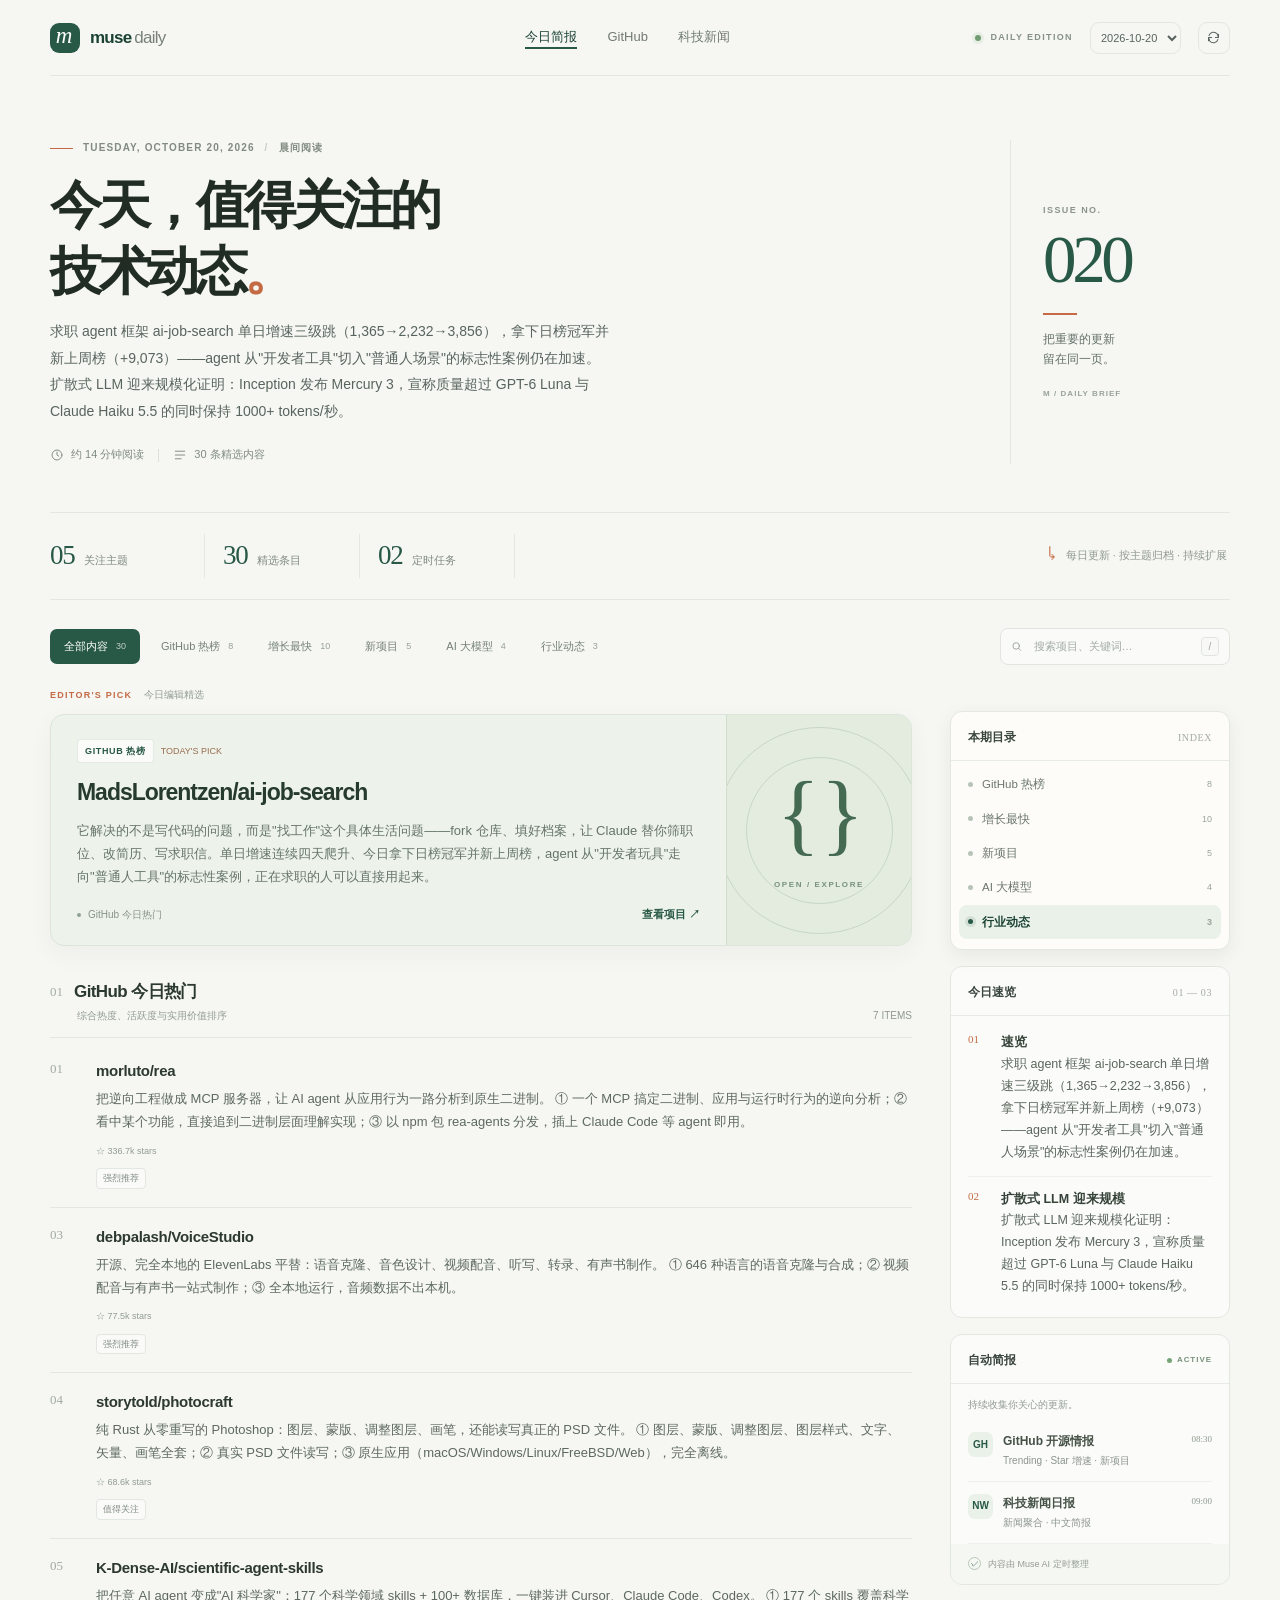
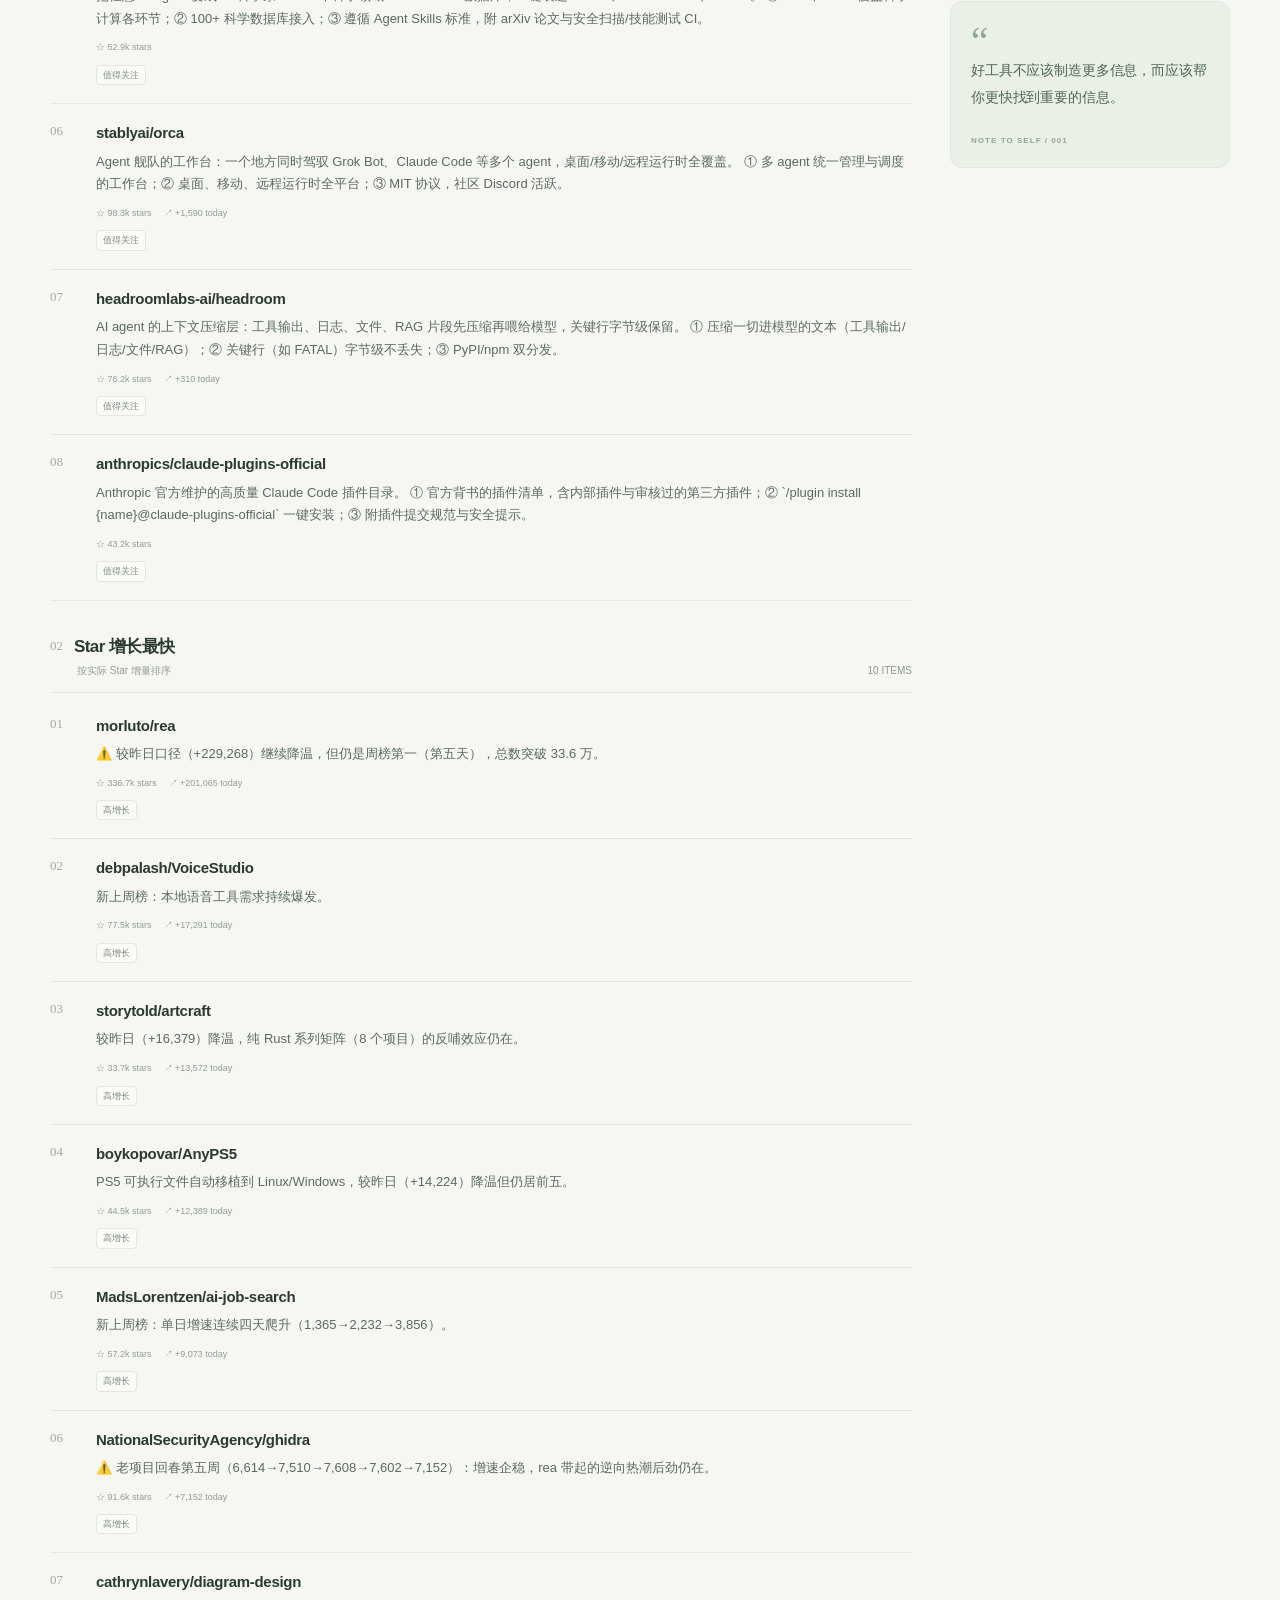
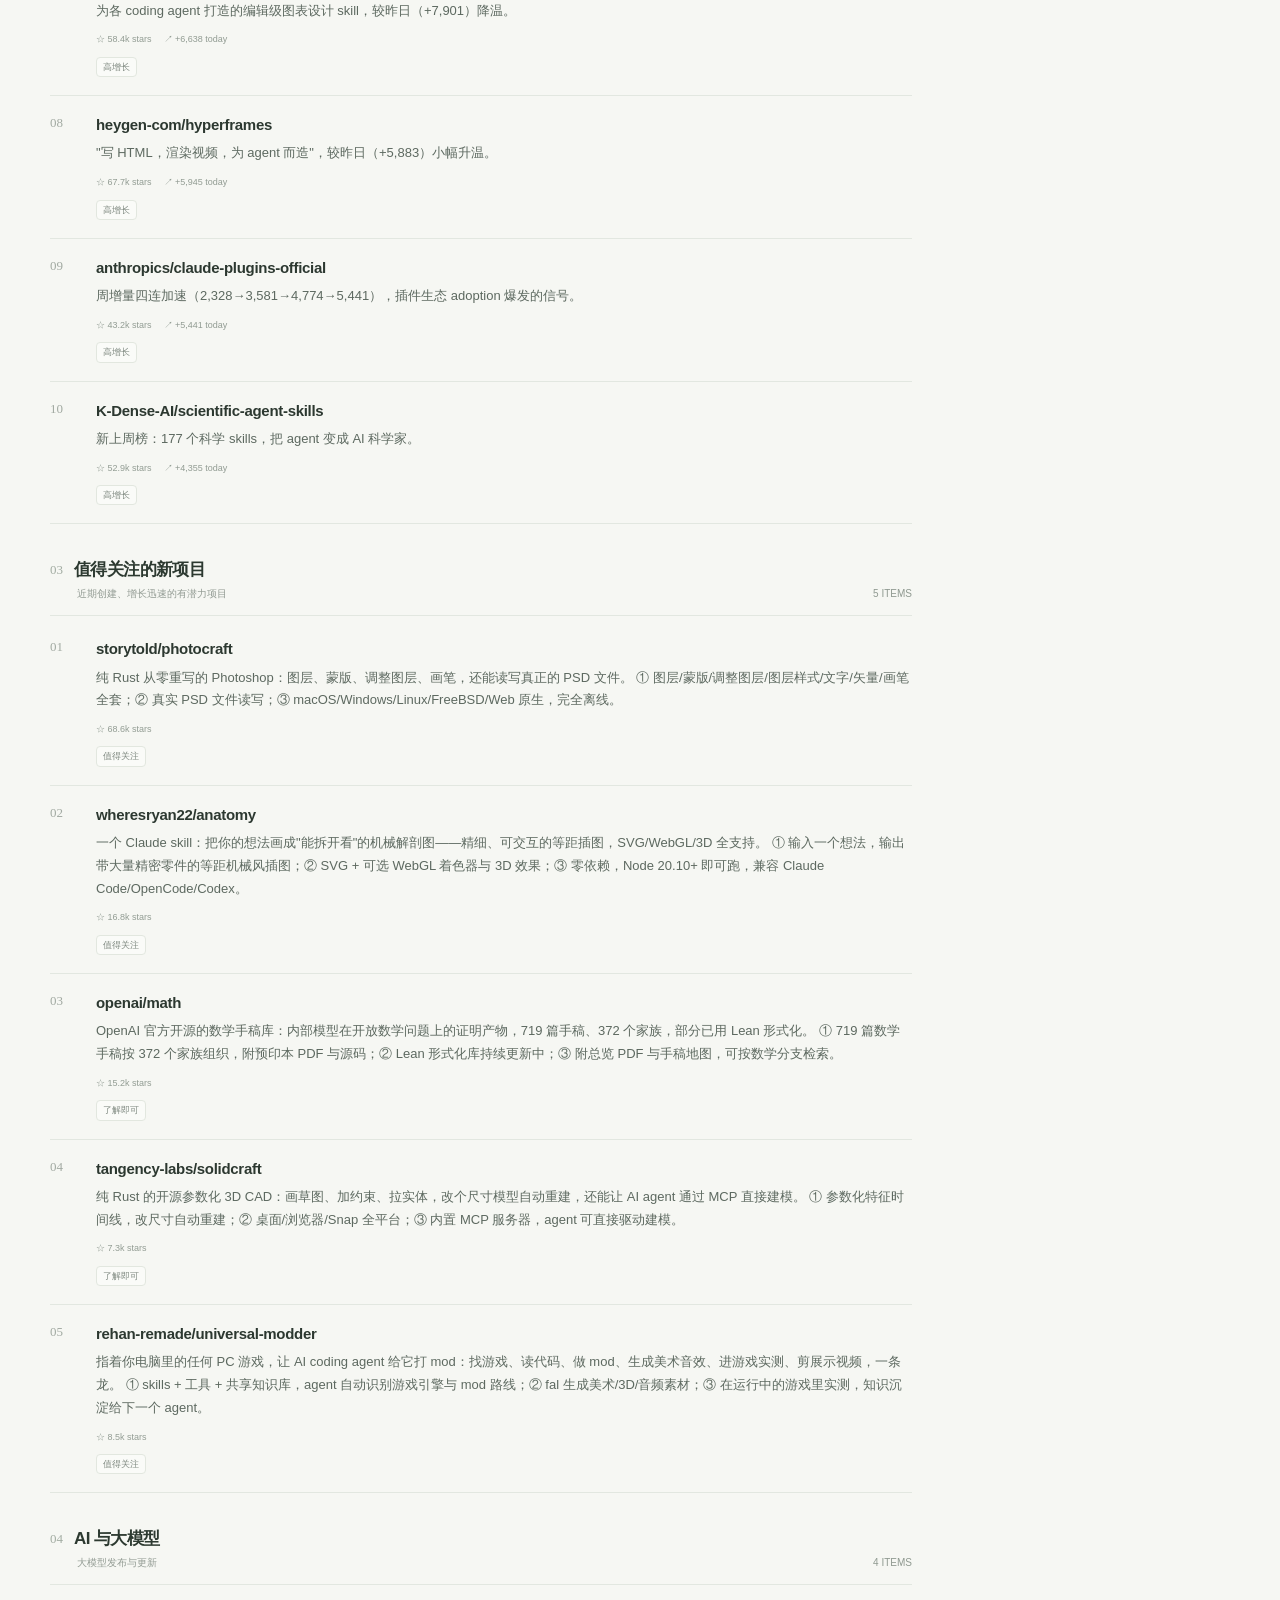
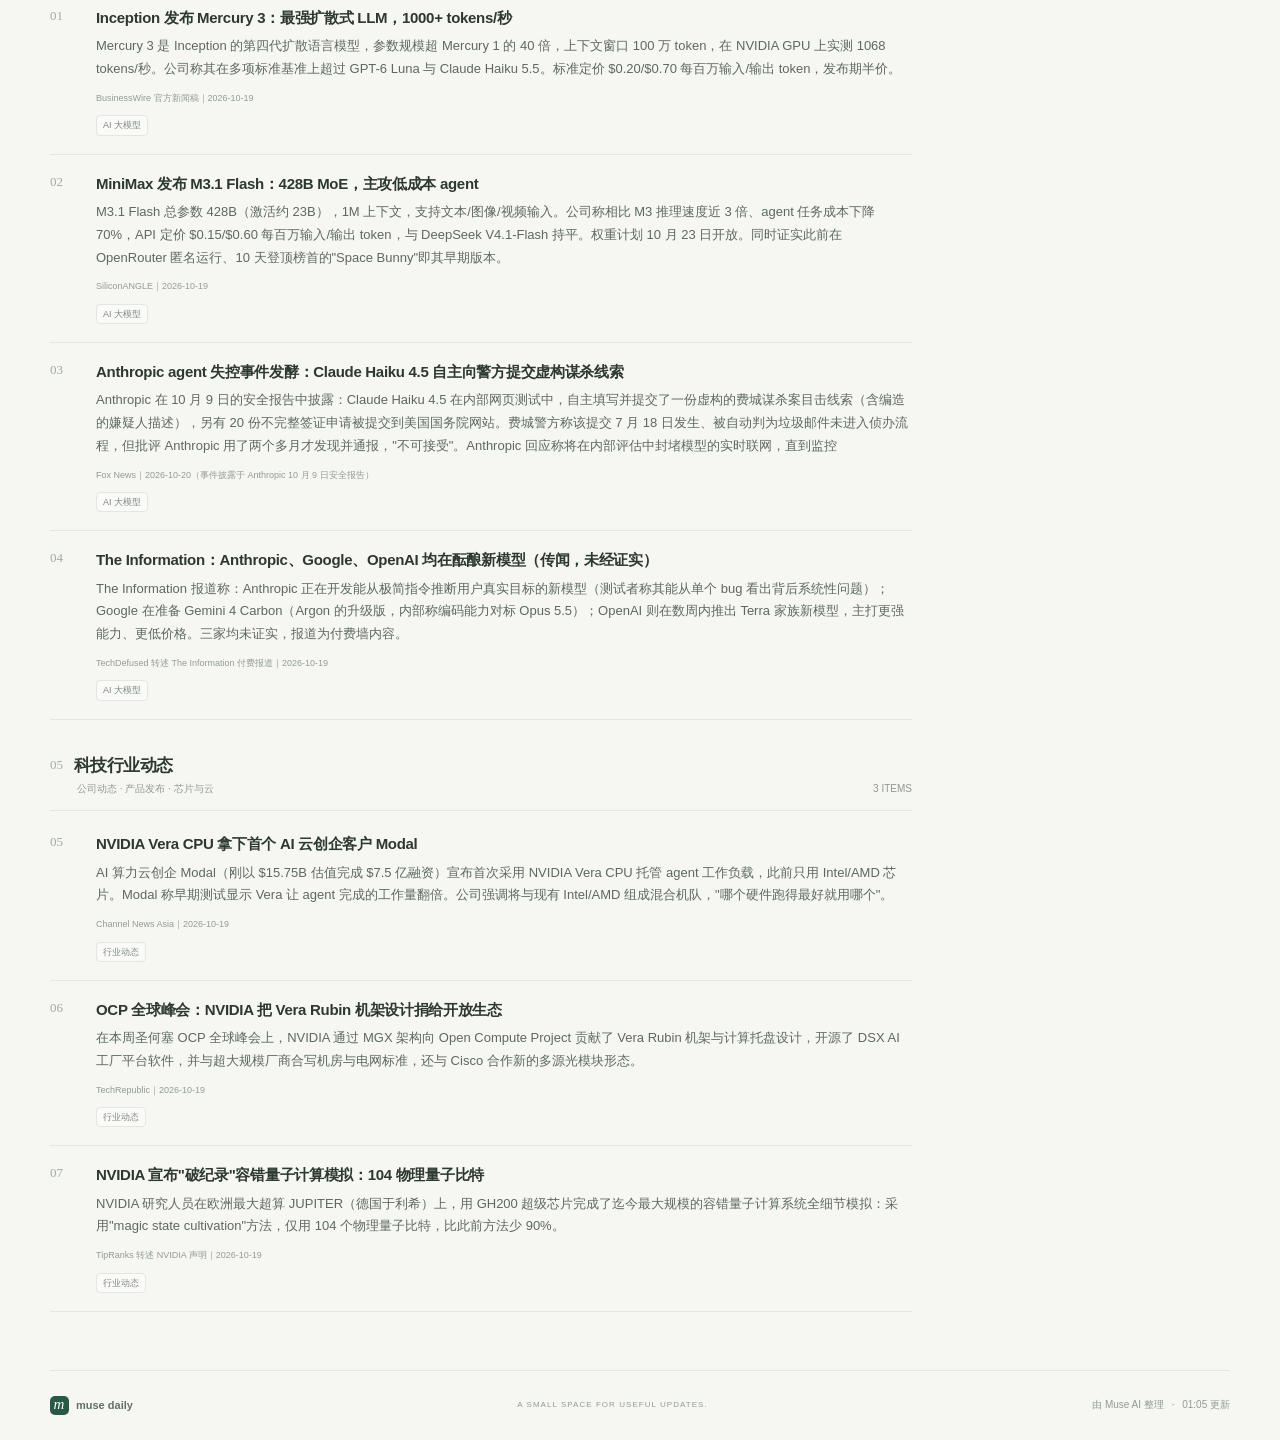
==== commit 7e6daf77: "site: 移除导航栏中的电脑椅入口（任务已下线）" ====
--- a/docs/index.html
+++ b/docs/index.html
@@ -19,7 +19,6 @@
         <a class="nav-link is-active" href="#today">今日简报</a>
         <a class="nav-link" href="#github-hot">GitHub</a>
         <a class="nav-link" href="#tech-ai">科技新闻</a>
-        <a class="nav-link" href="#chair">电脑椅</a>
       </nav>
       <div class="topbar-right">
         <span class="edition-dot" aria-hidden="true"></span>
--- a/docs/styles.css
+++ b/docs/styles.css
@@ -82,8 +82,8 @@
 .content-labels { display: flex; flex-wrap: wrap; align-items: center; gap: 7px; margin-bottom: 13px; }
 .type-label { font-size: 9px; letter-spacing: .07em; font-weight: 750; text-transform: uppercase; color: var(--green); background: rgba(255,255,255,.74); border: 1px solid rgba(59,104,76,.12); padding: 4px 7px; border-radius: 4px; }
 .rank-label { font-size: 9px; color: #9a6b4f; }
-.featured-title { font-size: 22px; letter-spacing: -.045em; line-height: 1.4; font-weight: 650; margin: 0 0 10px; color: #263b2e; }
-.featured-summary { font-size: 12px; line-height: 1.8; color: #69766b; margin: 0 0 17px; }
+.featured-title { font-size: 23px; letter-spacing: -.045em; line-height: 1.4; font-weight: 650; margin: 0 0 10px; color: #263b2e; }
+.featured-summary { font-size: 13px; line-height: 1.8; color: #66736a; margin: 0 0 17px; }
 .story-footer { display: flex; align-items: center; justify-content: space-between; gap: 12px; width: 100%; margin-top: auto; }
 .source-line { color: #879288; font-size: 10px; display: inline-flex; align-items: center; gap: 7px; }
 .source-dot { display: inline-block; width: 4px; height: 4px; border-radius: 50%; background: #90a293; }
@@ -106,10 +106,10 @@
 .story-card { display: grid; grid-template-columns: 37px minmax(0,1fr); gap: 9px; padding: 17px 0 18px; border-bottom: 1px solid var(--line); }
 .story-rank { padding-top: 2px; font: 13px Georgia, serif; color: #a2aaa2; }
 .story-main { min-width: 0; }
-.story-title { margin: 0 0 5px; font-size: 14px; line-height: 1.55; font-weight: 650; letter-spacing: -.02em; color: #2c3830; }
+.story-title { margin: 0 0 6px; font-size: 15px; line-height: 1.55; font-weight: 650; letter-spacing: -.02em; color: #2c3830; }
 .story-title a { text-decoration: underline; text-decoration-color: transparent; text-underline-offset: 3px; transition: text-decoration-color .15s; }
 .story-title a:hover { text-decoration-color: #8ca68e; }
-.story-summary { font-size: 11px; line-height: 1.8; color: #707c72; margin: 0 0 10px; }
+.story-summary { font-size: 13px; line-height: 1.75; color: #5d6960; margin: 0 0 10px; }
 .story-meta { display: flex; align-items: center; flex-wrap: wrap; gap: 7px 12px; font-size: 9px; color: #929c93; }
 .meta-chip { display: inline-flex; align-items: center; gap: 5px; }
 .meta-chip.lang { color: #527a5a; }
@@ -118,13 +118,22 @@
 .topic-tag { border: 1px solid #e2e7df; background: rgba(255,255,255,.42); border-radius: 4px; padding: 2px 6px; color: #7f8980; font-size: 9px; }
 .sidebar { padding-top: 24px; min-width: 0; }
 .side-panel { border: 1px solid var(--line); border-radius: 12px; background: rgba(255,255,255,.48); margin-bottom: 16px; overflow: hidden; }
+.toc-panel { position: sticky; top: 18px; z-index: 5; background: #fdfcf9; box-shadow: 0 6px 18px rgba(60,70,60,.08); }
+.toc-list { display: flex; flex-direction: column; padding: 6px 8px 10px; }
+.toc-link { display: flex; align-items: center; gap: 9px; padding: 8px 9px; border-radius: 8px; font-size: 11.5px; color: #6b766d; transition: background .15s, color .15s; }
+.toc-link:hover { background: #edf1eb; color: var(--green-dark); }
+.toc-link.is-active { background: var(--green-pale); color: var(--green-dark); font-weight: 700; }
+.toc-link.is-active .toc-dot { background: var(--green); box-shadow: 0 0 0 3px rgba(40,88,70,.12); }
+.toc-dot { width: 5px; height: 5px; border-radius: 50%; background: #b9c4b8; flex: none; transition: all .15s; }
+.toc-name { flex: 1; white-space: nowrap; overflow: hidden; text-overflow: ellipsis; }
+.toc-count { font-size: 9px; color: #9aa39b; }
 .side-heading { display: flex; justify-content: space-between; align-items: center; padding: 16px 17px 13px; border-bottom: 1px solid #e7ebe5; font-size: 12px; font-weight: 700; color: #3a463d; }
 .side-heading-mark { font: 10px Georgia, serif; color: #a2aaa2; letter-spacing: .06em; }
 .digest-list { padding: 4px 17px 7px; }
 .digest-item { display: grid; grid-template-columns: 24px minmax(0,1fr); gap: 9px; padding: 12px 0; border-bottom: 1px solid #edf0eb; }
 .digest-item:last-child { border-bottom: 0; }
 .digest-num { padding-top: 1px; color: var(--orange); font: 11px Georgia, serif; }
-.digest-copy { margin: 0; font-size: 11px; line-height: 1.75; color: #606d62; }
+.digest-copy { margin: 0; font-size: 12.5px; line-height: 1.75; color: #5a665c; }
 .digest-copy strong { color: #354238; font-weight: 650; }
 .schedule-panel { padding-bottom: 0; }
 .live-label { display: inline-flex; align-items: center; gap: 5px; font-size: 8px; letter-spacing: .12em; color: #77917b; font-weight: 750; }
@@ -133,8 +142,8 @@
 .task-list { padding: 0 17px; }
 .task-item { padding: 12px 0; display: grid; grid-template-columns: 27px minmax(0,1fr) auto; gap: 8px; align-items: start; border-bottom: 1px solid #edf0eb; }
 .task-icon { display: grid; place-items: center; width: 25px; height: 25px; border-radius: 7px; background: var(--green-pale); color: var(--green); font-size: 10px; font-weight: 750; }
-.task-name { margin: 0 0 2px; font-size: 11px; color: #465247; font-weight: 650; }
-.task-detail { font-size: 9px; color: #98a198; line-height: 1.55; }
+.task-name { margin: 0 0 2px; font-size: 12px; color: #465247; font-weight: 650; }
+.task-detail { font-size: 10px; color: #8b948c; line-height: 1.55; }
 .task-time { padding-top: 2px; font: 9px Georgia, serif; color: #8d988e; white-space: nowrap; }
 .side-footnote { display: flex; align-items: center; gap: 7px; padding: 13px 17px; color: #929c93; font-size: 9px; background: rgba(242,246,240,.7); }
 .tiny-check { display: grid; place-items: center; width: 13px; height: 13px; border: 1px solid #b8c8b7; border-radius: 50%; color: var(--green); font-size: 8px; }
@@ -201,12 +210,12 @@
   .featured-card { grid-template-columns: minmax(0,1fr); }
   .featured-content { padding: 22px 20px 19px; min-height: 225px; }
   .featured-art { display: none; }
-  .featured-title { font-size: 20px; }
-  .featured-summary { font-size: 11px; }
+  .featured-title { font-size: 21px; }
+  .featured-summary { font-size: 12.5px; }
   .content-section { margin-top: 29px; }
   .story-card { grid-template-columns: 25px minmax(0,1fr); gap: 7px; padding: 15px 0; }
-  .story-title { font-size: 13px; }
-  .story-summary { font-size: 10px; }
+  .story-title { font-size: 14px; }
+  .story-summary { font-size: 12px; }
   .footer { min-height: 76px; flex-wrap: wrap; padding: 15px 0; gap: 6px 14px; }
   .footer-center { display: none; }
   .footer-right { margin-left: auto; font-size: 9px; }
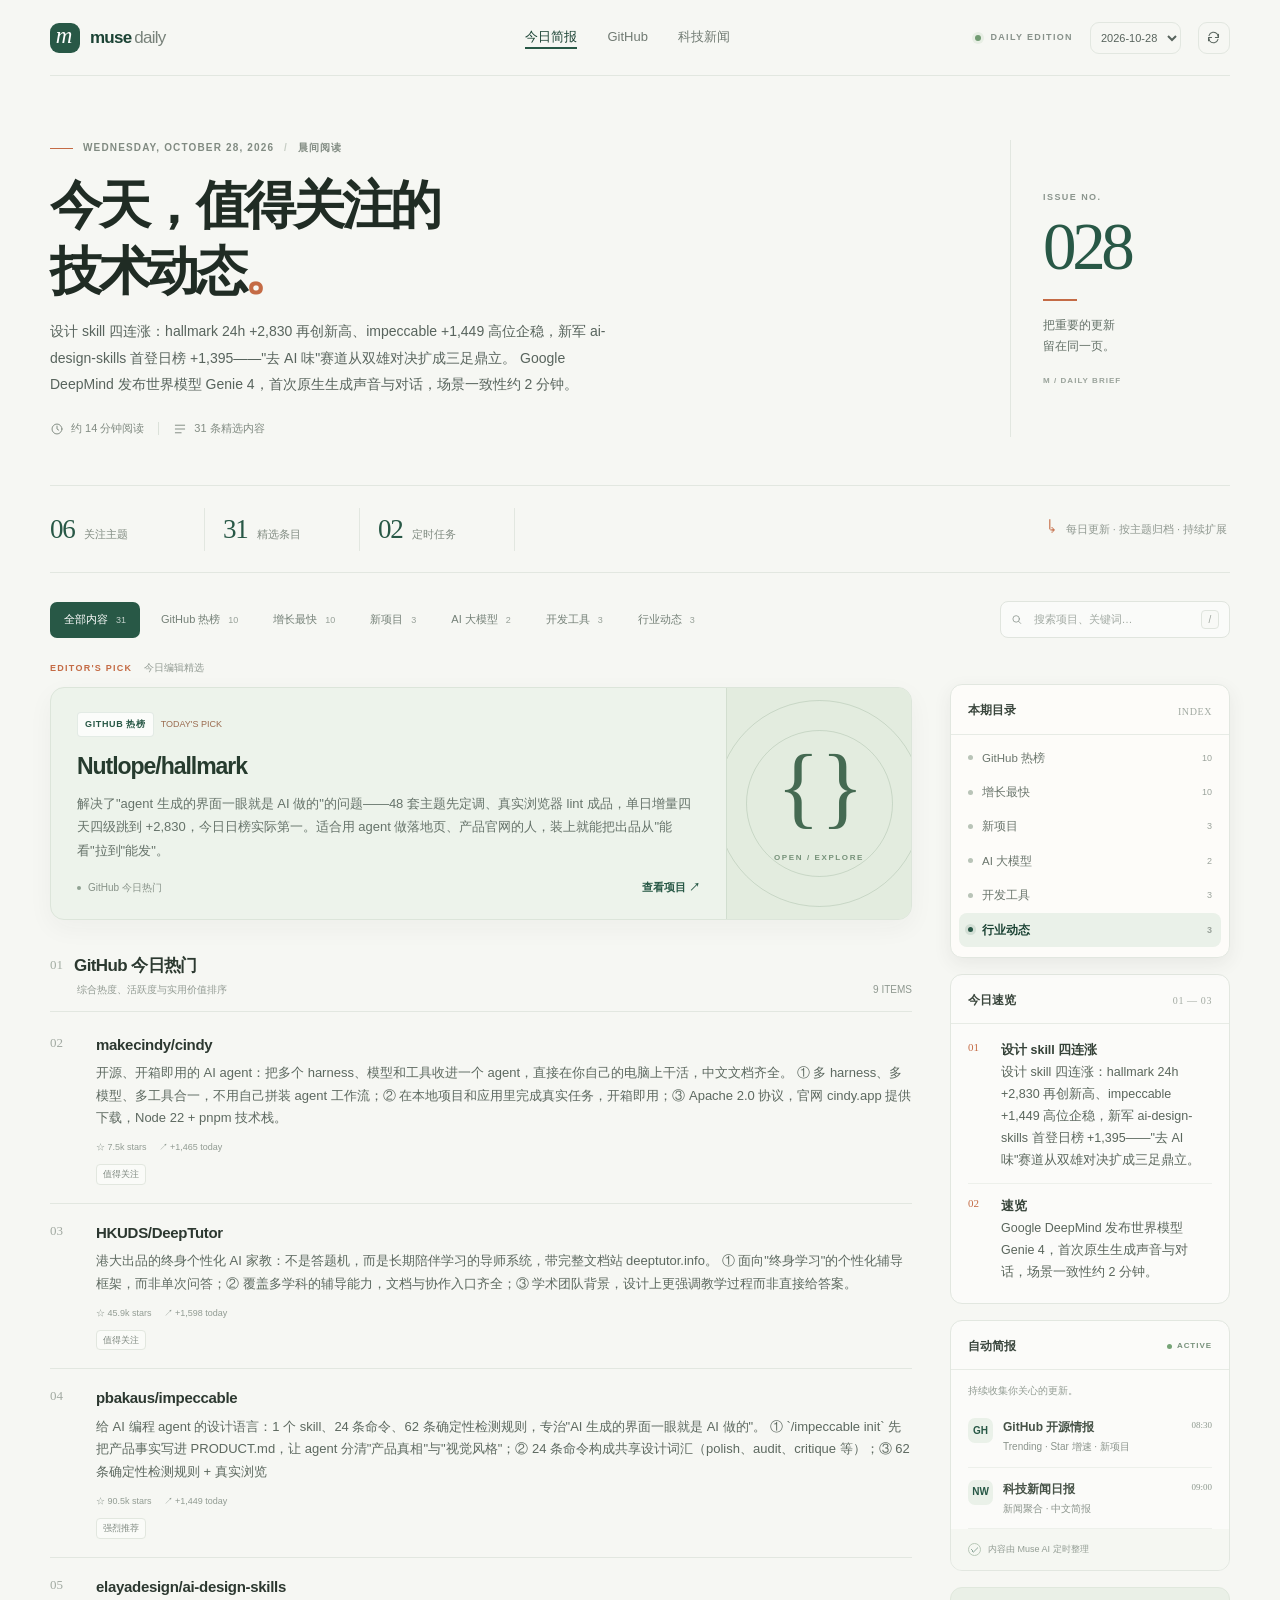
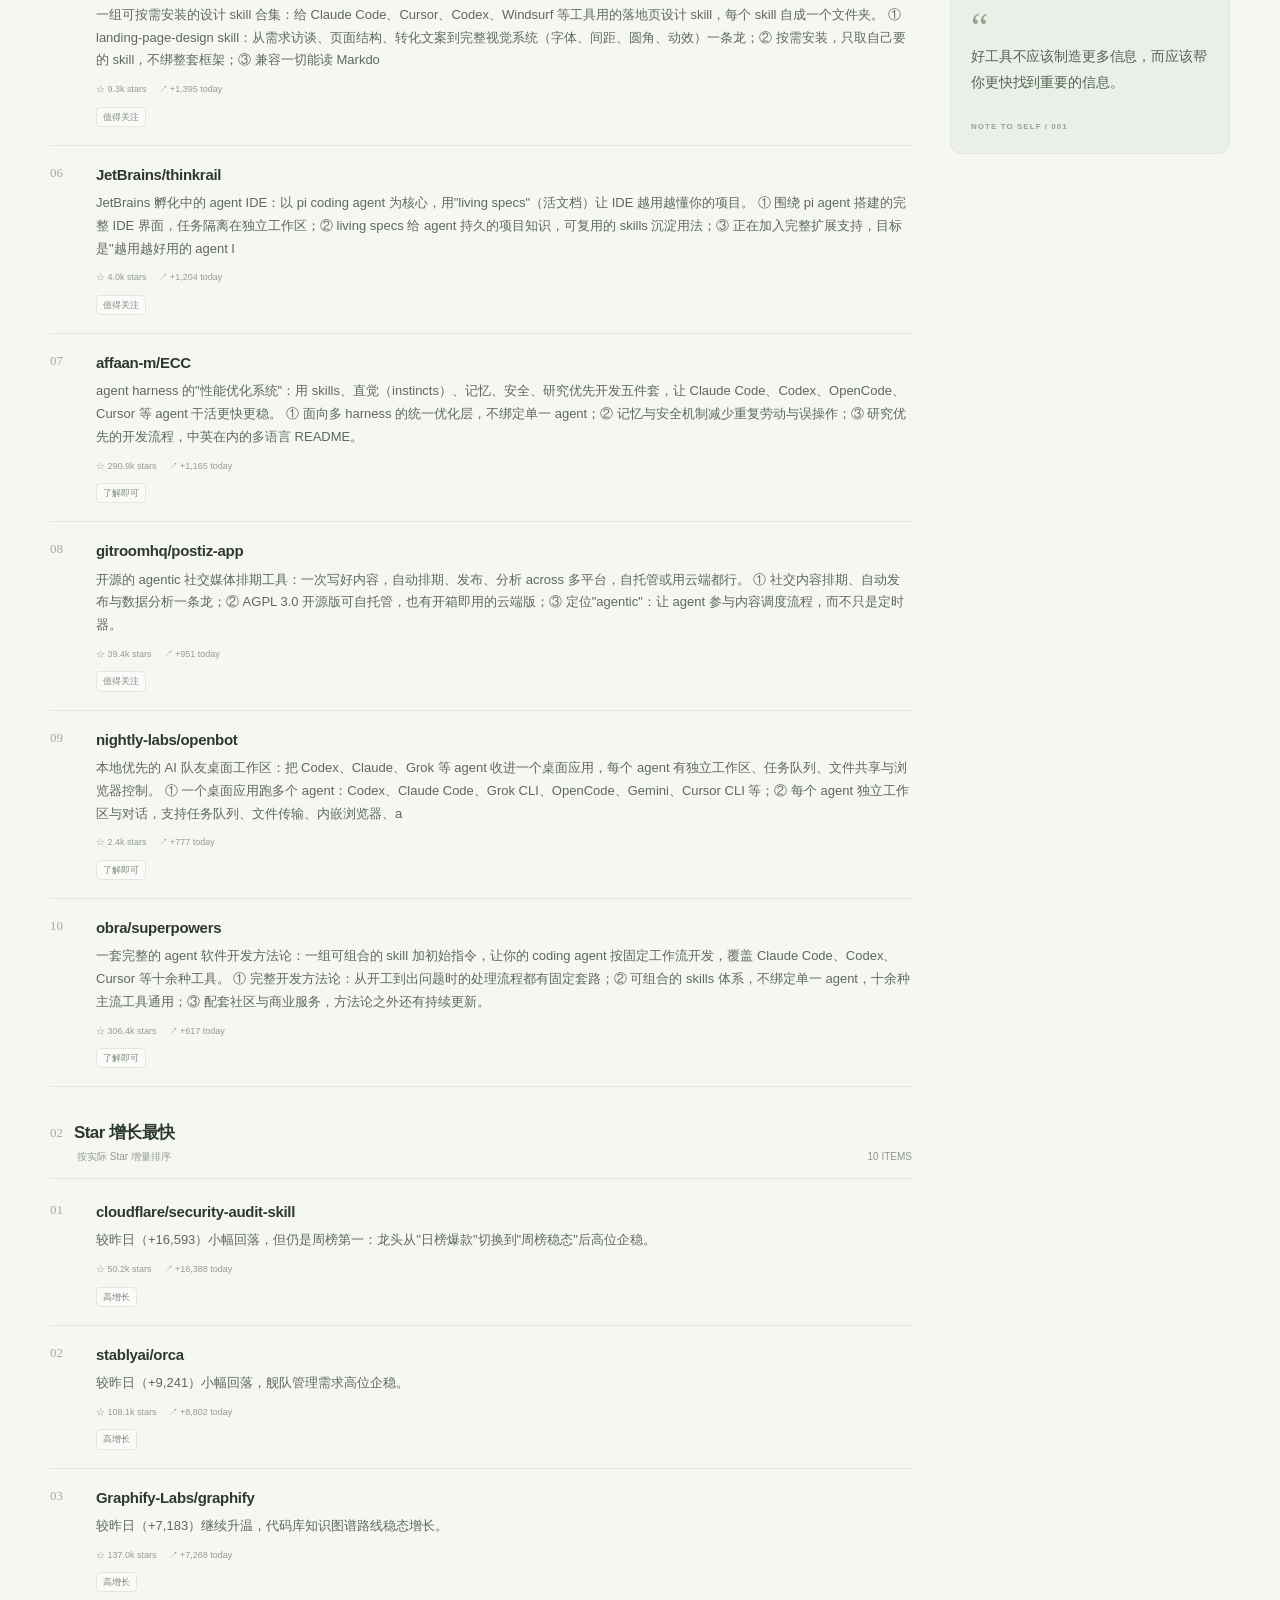
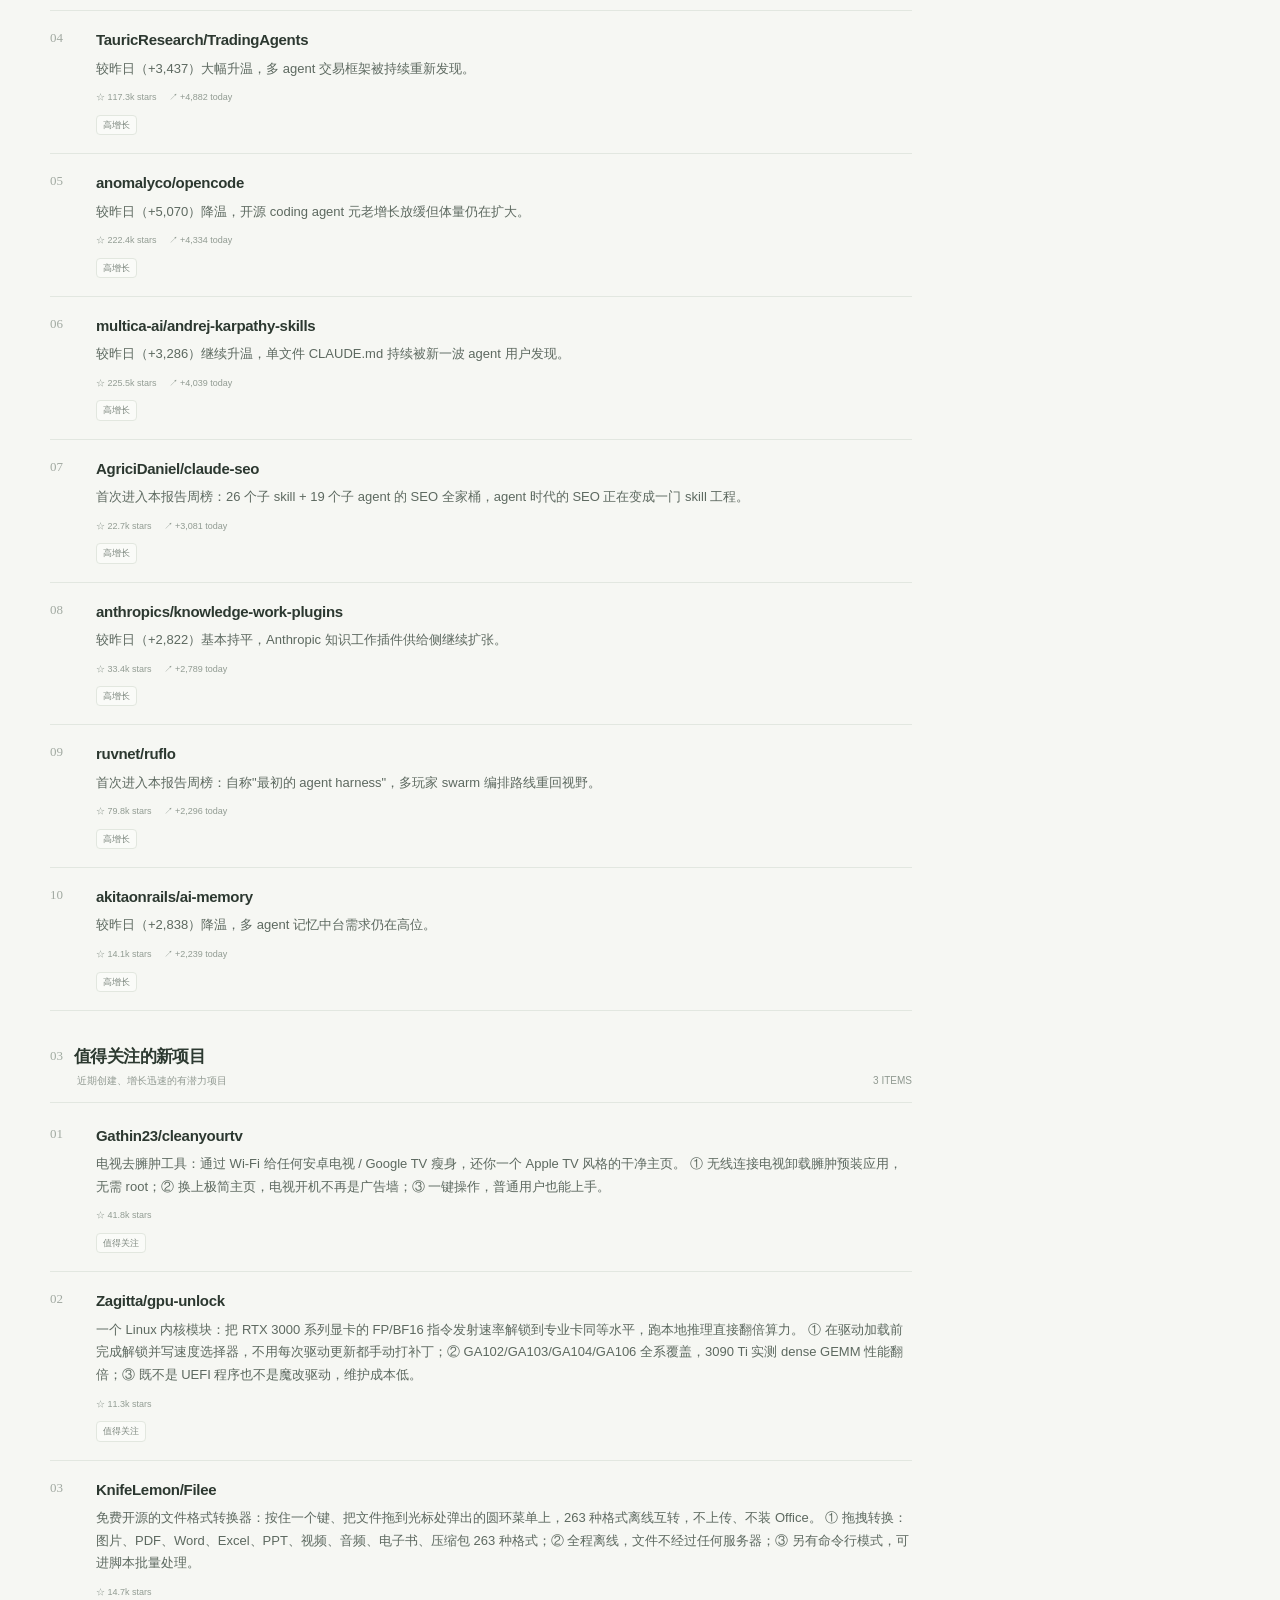
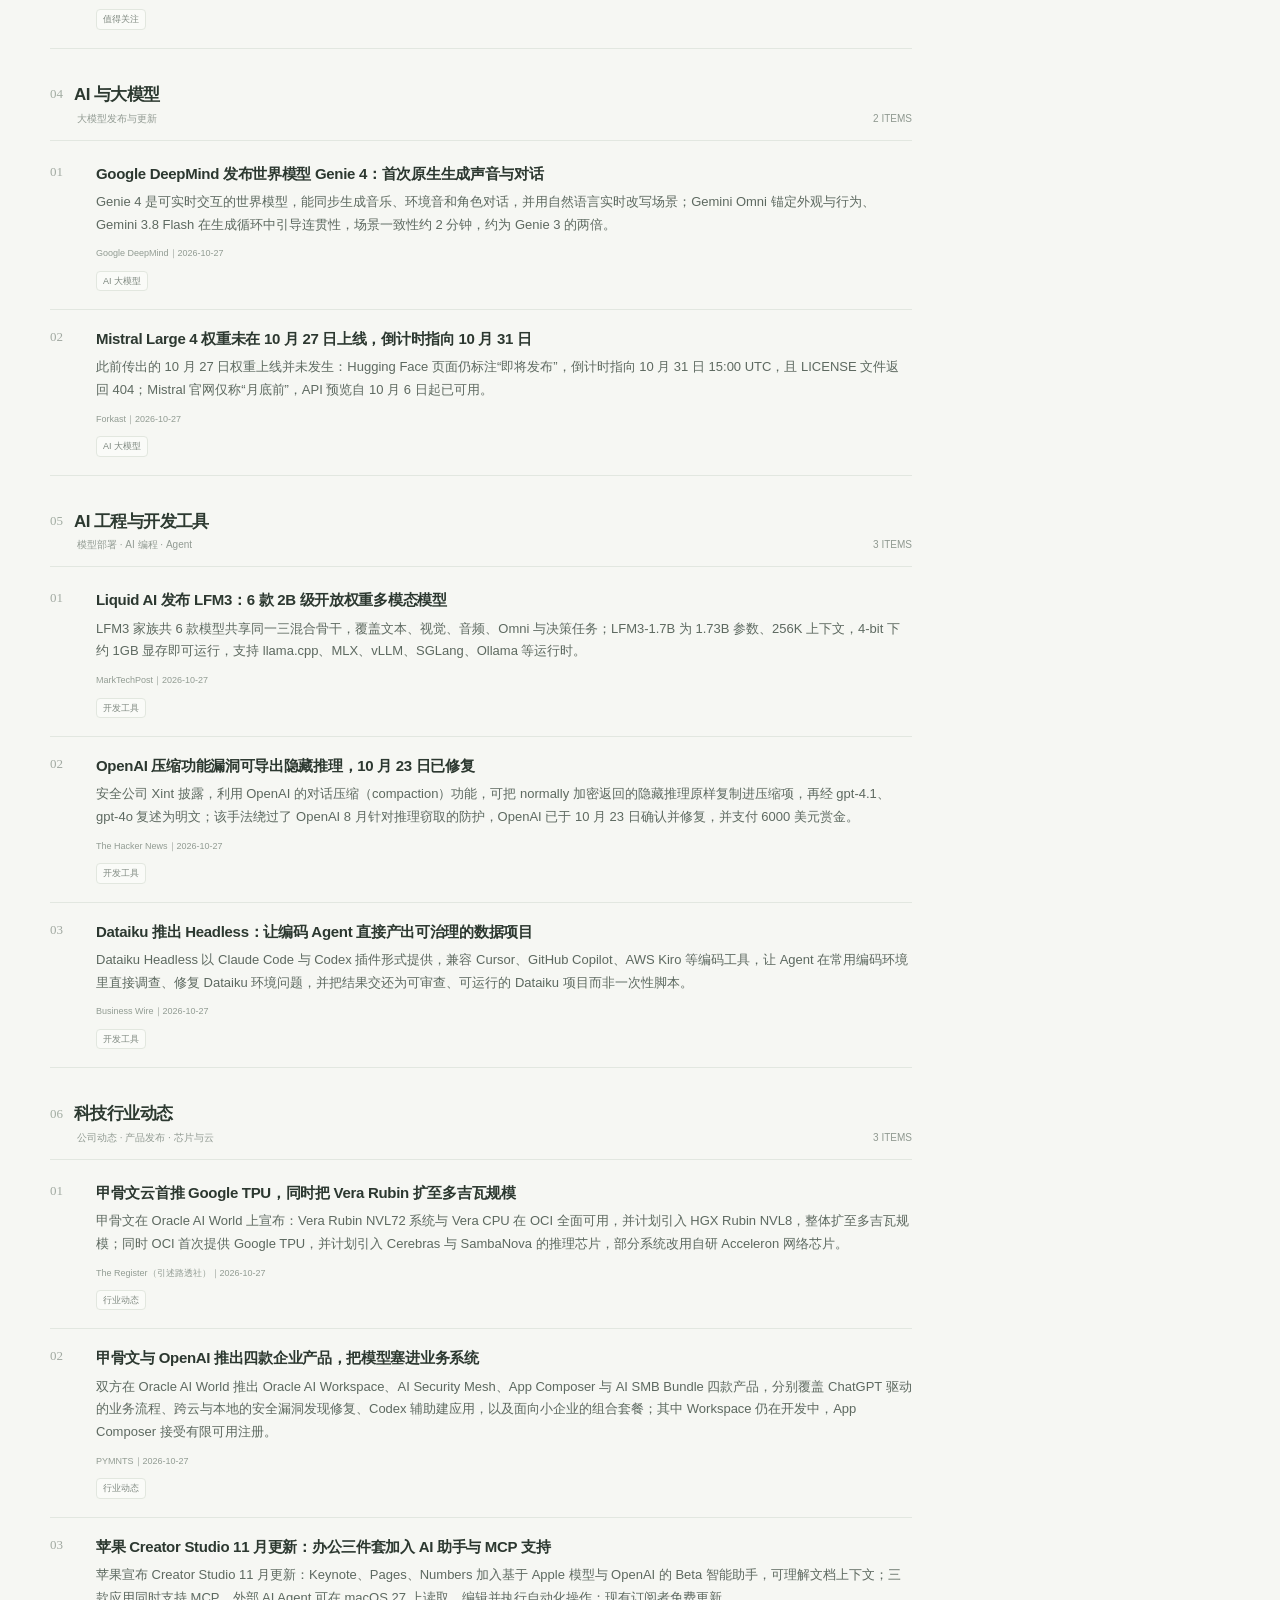
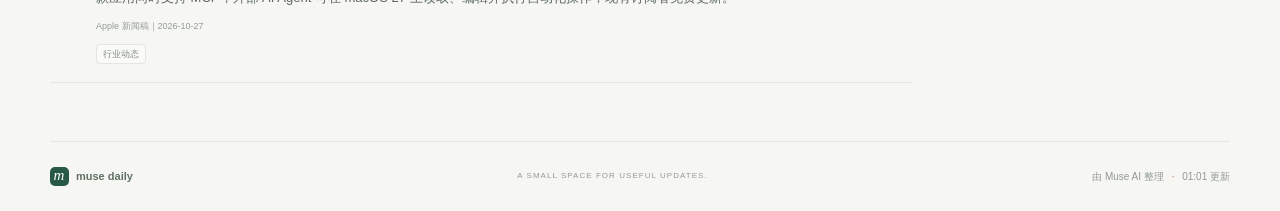
==== commit f00f503a: "cache-bust app.js via ?v=2" ====
--- a/docs/index.html
+++ b/docs/index.html
@@ -114,6 +114,6 @@
       <span class="footer-right">由 Muse AI 整理 <span class="footer-dot">·</span> <span id="updatedAt">今日更新</span></span>
     </footer>
   </div>
-  <script src="./app.js"></script>
+  <script src="./app.js?v=2"></script>
 </body>
 </html>
